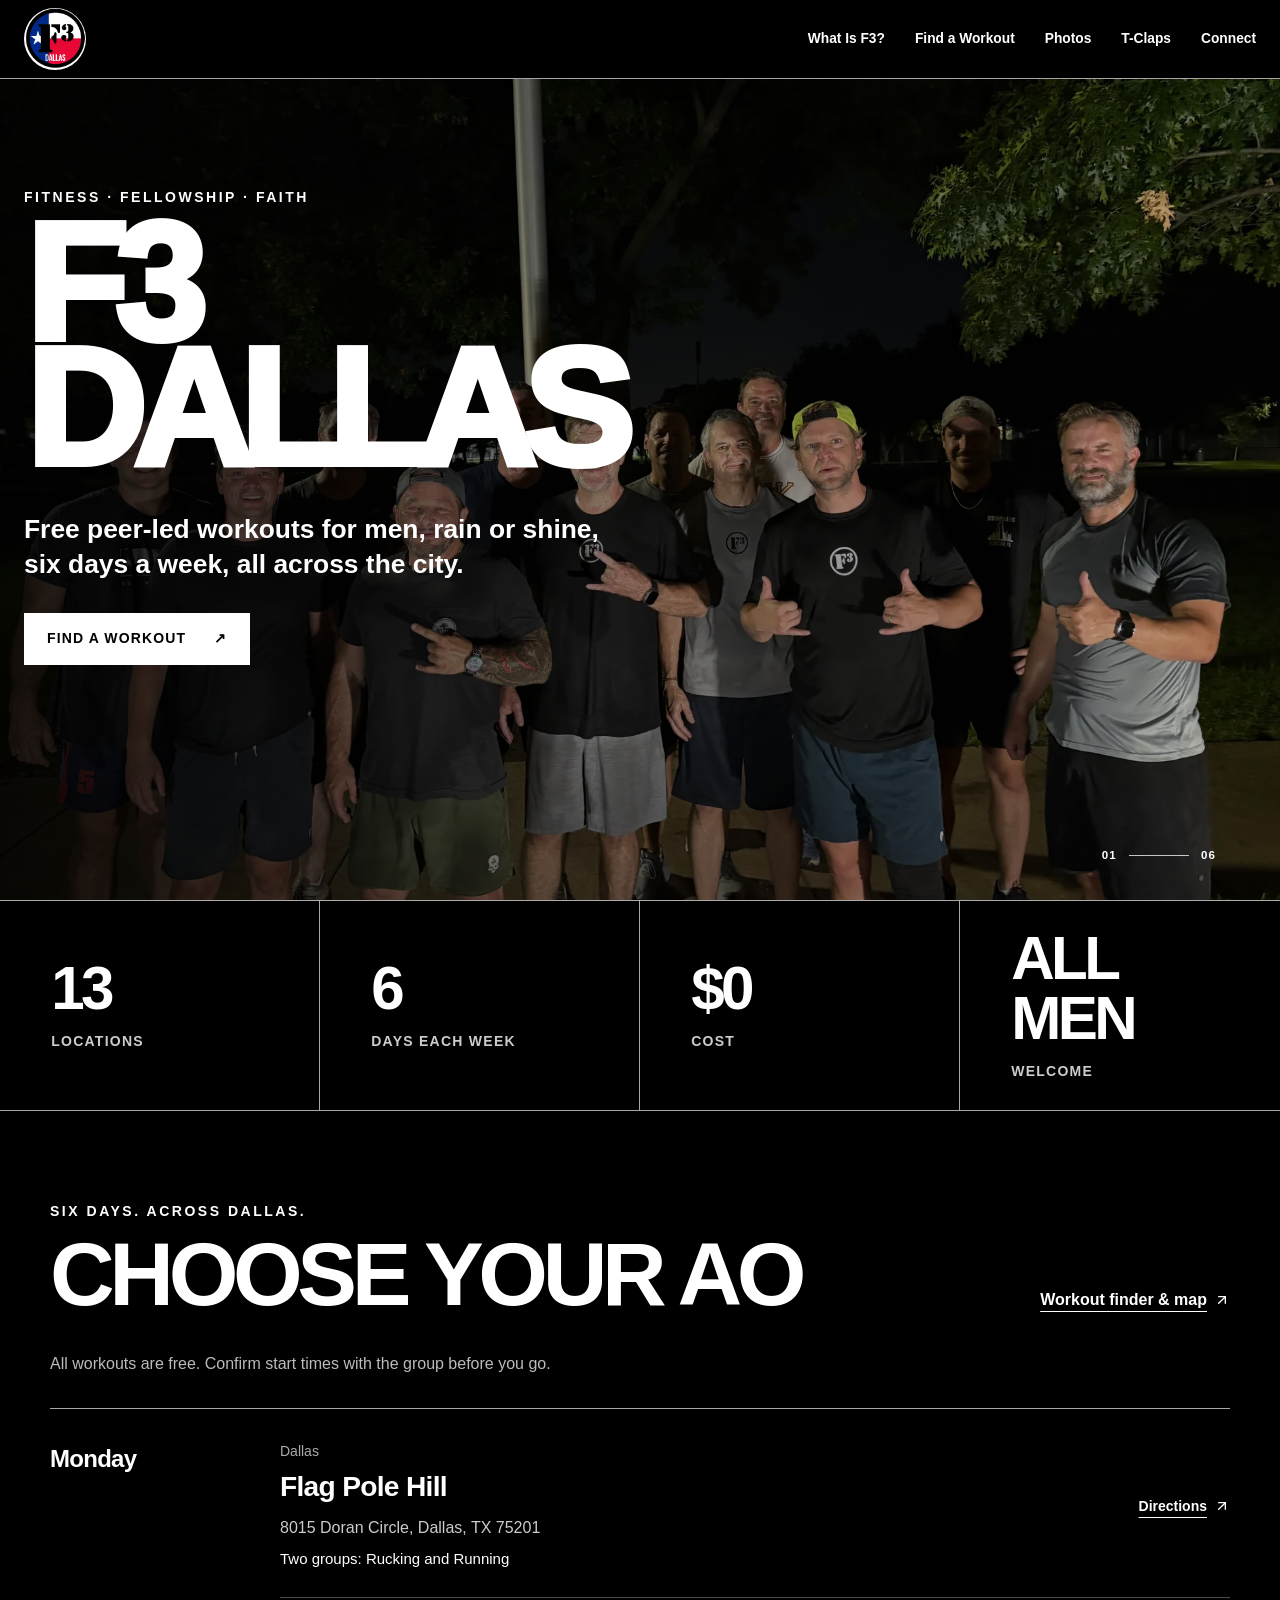
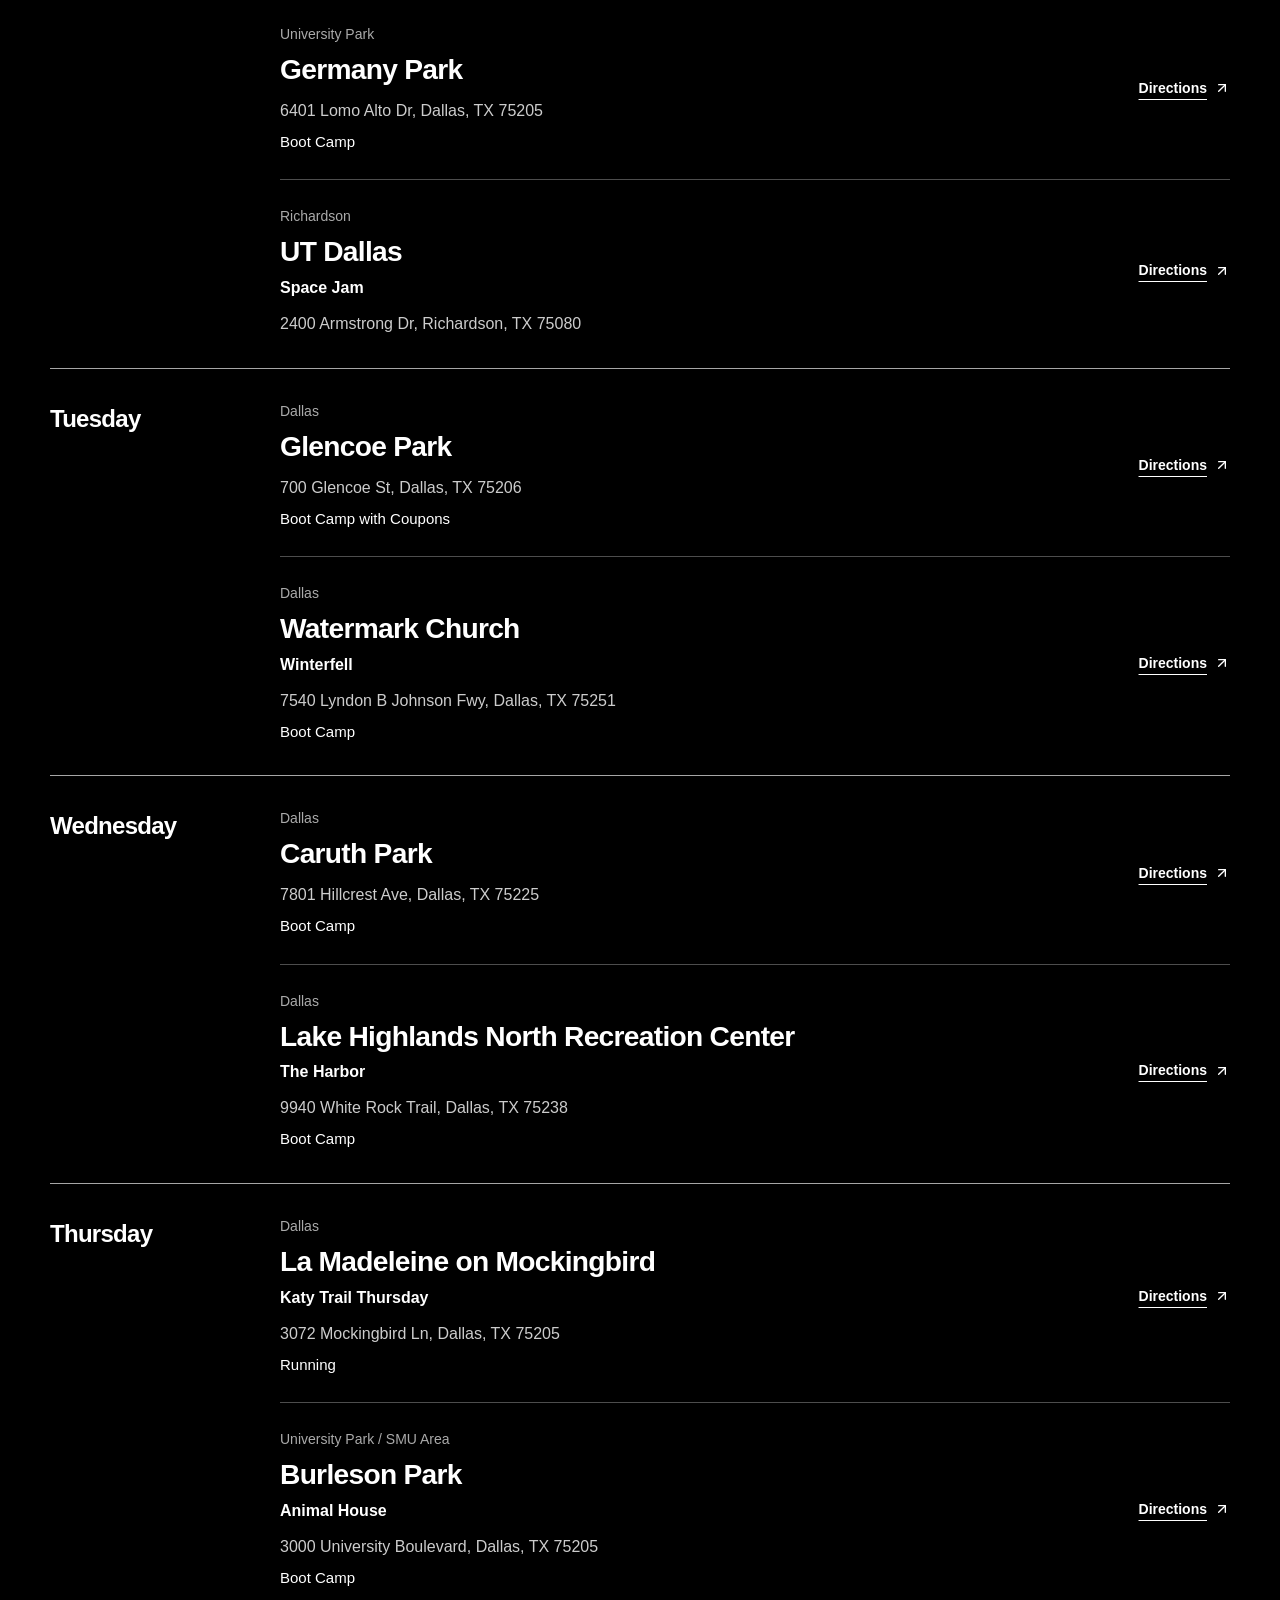
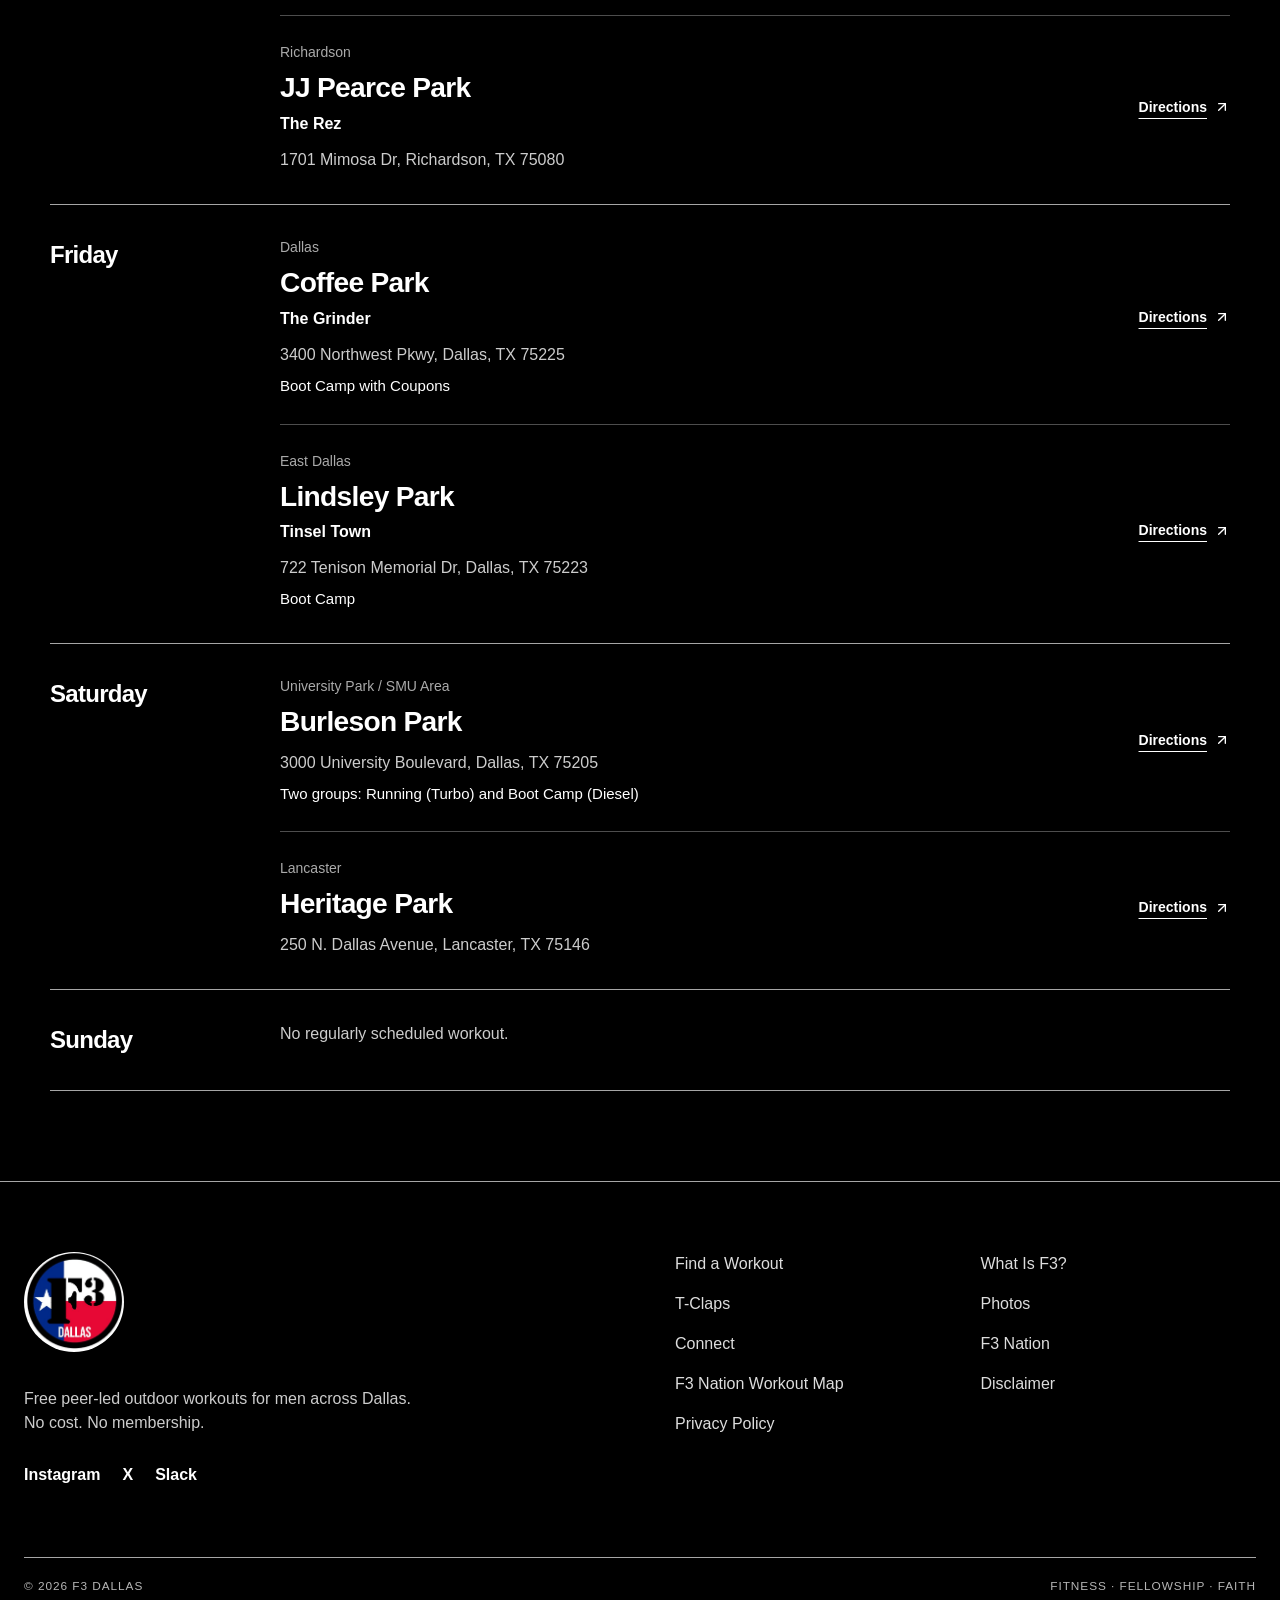
==== index.html @ 44658763 "Add F3 Dallas static site with Vercel config Co-Authored-By: Claude Opus 5.5 <noreply@anthropic.com>" ====
<!DOCTYPE html><html lang="en"><head><meta charSet="utf-8"/><meta name="viewport" content="width=device-width, initial-scale=1"/><link rel="stylesheet" href="/_next/static/css/index.D-6Gt2UC.css" data-rsc-css-href="/_next/static/css/index.D-6Gt2UC.css" data-precedence="vite-rsc/importer-resources"/><link rel="stylesheet" href="/_next/static/css/page.DnIgBDDz.css" data-rsc-css-href="/_next/static/css/page.DnIgBDDz.css" data-precedence="vite-rsc/importer-resources"/><link rel="modulepreload" fetchPriority="low" href="/_next/static/chunks/index-CGTagnF1.js"/><script src="/_next/static/chunks/rolldown-runtime-C60lm6uB.js" type="module" async=""></script><script src="/_next/static/chunks/framework-D_rUT4EX.js" type="module" async=""></script><script src="/_next/static/chunks/app-elements-H_Dr48wG.js" type="module" async=""></script><script src="/_next/static/chunks/hash-Cp347hhd.js" type="module" async=""></script><script src="/_next/static/chunks/record-uXSNv6cl.js" type="module" async=""></script><script src="/_next/static/chunks/app-rsc-cache-busting-oeLlNu27.js" type="module" async=""></script><script src="/_next/static/chunks/app-rsc-render-mode-CvTCGruk.js" type="module" async=""></script><script src="/_next/static/chunks/headers-C_MtfdF4.js" type="module" async=""></script><script src="/_next/static/chunks/protocol-headers-B9-bVeat.js" type="module" async=""></script><script src="/_next/static/chunks/deployment-id-DFhHa9wO.js" type="module" async=""></script><script src="/_next/static/chunks/navigation-errors-D5LMQqDL.js" type="module" async=""></script><link rel="modulepreload" href="/_next/static/chunks/layout-segment-context-B2NxZ6nn.js" crossorigin=""/><link rel="modulepreload" href="/_next/static/chunks/site-app-B9usOjM9.js" crossorigin=""/><link rel="modulepreload" href="/_next/static/chunks/app-route-prefetch-policy-wcri-9kR.js" crossorigin=""/><link rel="modulepreload" href="/_next/static/chunks/query-DWOJKAZx.js" crossorigin=""/><title>F3 Dallas | Free Peer-Led Workouts for Men</title><meta name="description" content="Find free, peer-led outdoor workouts for men across Dallas."/><link rel="shortcut icon" href="/images/f3-dallas-logo.png"/><link rel="icon" href="/images/f3-dallas-logo.png" type="image/png" sizes="406x406"/><link rel="apple-touch-icon" href="/images/f3-dallas-logo.png"/><script>Object.assign(((self[Symbol.for("vinext.navigationRuntime")]??={bootstrap:{routeManifest:null},functions:{}}).bootstrap.rsc??={rsc:[]}),{params:{},nav:{"pathname":"/","searchParams":[]}})</script><link rel="modulepreload" href="/_next/static/chunks/index-CGTagnF1.js" />
</head><body class="site-theme"><div class="home-theme"><header class="site-header"><div class="header-inner"><a href="/" class="logo" aria-label="F3 Dallas home"><img src="/images/f3-dallas-logo.png" alt="F3 Dallas" width="406" height="406" loading="eager" fetchPriority="high" decoding="async" class="logo-image" data-nimg="1"/></a><nav class="desktop-nav" aria-label="Primary navigation"><a href="/what-is-f3">What Is F3?</a><a href="/workouts">Find a Workout</a><a href="/photos">Photos</a><a href="/t-claps">T-Claps</a><a href="/connect">Connect</a></nav><button class="menu-button" aria-label="Open menu" aria-expanded="false"><svg xmlns="http://www.w3.org/2000/svg" width="24" height="24" viewBox="0 0 24 24" fill="none" stroke="currentColor" stroke-width="2" stroke-linecap="round" stroke-linejoin="round" class="lucide lucide-menu" aria-hidden="true"><path d="M4 5h16"></path><path d="M4 12h16"></path><path d="M4 19h16"></path></svg></button></div></header><main><section class="hero"><picture class="hero-image active" style="--photo-position:50% 66%;--photo-position-mobile:63% 50%"><source media="(max-width: 640px)" srcSet="/images/f3-dallas/nighttime-group-960.webp"/><img class="responsive-crop" src="/images/f3-dallas/nighttime-group-1920.webp" alt="F3 Dallas members together in a park at night" loading="eager" fetchPriority="high" decoding="async"/></picture><picture class="hero-image " style="--photo-position:50% 58%;--photo-position-mobile:56% 50%"><source media="(max-width: 640px)" srcSet="/images/f3-dallas/playground-morning-960.webp"/><img class="responsive-crop" src="/images/f3-dallas/playground-morning-1920.webp" alt="" loading="lazy" fetchPriority="auto" decoding="async"/></picture><picture class="hero-image " style="--photo-position:50% 65%;--photo-position-mobile:63% 50%"><source media="(max-width: 640px)" srcSet="/images/f3-dallas/athletic-field-960.webp"/><img class="responsive-crop" src="/images/f3-dallas/athletic-field-1920.webp" alt="" loading="lazy" fetchPriority="auto" decoding="async"/></picture><picture class="hero-image " style="--photo-position:50% 62%;--photo-position-mobile:48% 50%"><source media="(max-width: 640px)" srcSet="/images/f3-dallas/nighttime-gathering-960.webp"/><img class="responsive-crop" src="/images/f3-dallas/nighttime-gathering-1920.webp" alt="" loading="lazy" fetchPriority="auto" decoding="async"/></picture><picture class="hero-image " style="--photo-position:50% 44%;--photo-position-mobile:30% 50%"><source media="(max-width: 640px)" srcSet="/images/f3-dallas/playground-night-960.webp"/><img class="responsive-crop" src="/images/f3-dallas/playground-night-1920.webp" alt="" loading="lazy" fetchPriority="auto" decoding="async"/></picture><picture class="hero-image " style="--photo-position:50% 30%;--photo-position-mobile:50% 50%"><source media="(max-width: 640px)" srcSet="/images/f3-dallas/playground-team-960.webp"/><img class="responsive-crop" src="/images/f3-dallas/playground-team-1920.webp" alt="" loading="lazy" fetchPriority="auto" decoding="async"/></picture><div class="hero-scrim"></div><div class="hero-content"><p class="eyebrow light">Fitness · Fellowship · Faith</p><h1>F3<br/>DALLAS</h1><p>Free peer-led workouts for men, rain or shine, six days a week, all across the city.</p><a href="/workouts" class="button button-light">Find a workout <span>↗</span></a></div><div class="hero-counter"><span>01</span><i></i><span>06</span></div></section><section class="stats" aria-label="F3 Dallas at a glance"><div><strong>13</strong><span>Locations</span></div><div><strong>6</strong><span>Days Each Week</span></div><div><strong>$0</strong><span>Cost</span></div><div><strong>ALL MEN</strong><span>Welcome</span></div></section><section class="ao-section" aria-labelledby="weekly-heading"><div class="section-heading"><div><p class="eyebrow">Six days. Across Dallas.</p><h2 id="weekly-heading">CHOOSE YOUR AO</h2></div><a href="/workouts" class="text-link">Workout finder &amp; map <svg xmlns="http://www.w3.org/2000/svg" width="16" height="16" viewBox="0 0 24 24" fill="none" stroke="currentColor" stroke-width="2" stroke-linecap="round" stroke-linejoin="round" class="lucide lucide-arrow-up-right" aria-hidden="true"><path d="M7 7h10v10"></path><path d="M7 17 17 7"></path></svg></a></div><p class="schedule-note">All workouts are free. Confirm start times with the group before you go.</p><div class="weekly-schedule"><section class="weekly-day" aria-labelledby="day-monday"><h3 id="day-monday">Monday</h3><div class="weekly-locations"><article class="weekly-location"><div><p class="weekly-area">Dallas</p><h4>Flag Pole Hill</h4><p class="weekly-address">8015 Doran Circle, Dallas, TX 75201</p><p class="weekly-type">Two groups: Rucking and Running</p></div><a class="text-link" href="https://www.google.com/maps/dir/?api=1&amp;destination=Flag%20Pole%20Hill%2C%208015%20Doran%20Circle%2C%20Dallas%2C%20TX%2075201" target="_blank" rel="noreferrer" aria-label="Directions to Flag Pole Hill on Monday">Directions <svg xmlns="http://www.w3.org/2000/svg" width="16" height="16" viewBox="0 0 24 24" fill="none" stroke="currentColor" stroke-width="2" stroke-linecap="round" stroke-linejoin="round" class="lucide lucide-arrow-up-right" aria-hidden="true"><path d="M7 7h10v10"></path><path d="M7 17 17 7"></path></svg></a></article><article class="weekly-location"><div><p class="weekly-area">University Park</p><h4>Germany Park</h4><p class="weekly-address">6401 Lomo Alto Dr, Dallas, TX 75205</p><p class="weekly-type">Boot Camp</p></div><a class="text-link" href="https://www.google.com/maps/dir/?api=1&amp;destination=Germany%20Park%2C%206401%20Lomo%20Alto%20Dr%2C%20Dallas%2C%20TX%2075205" target="_blank" rel="noreferrer" aria-label="Directions to Germany Park on Monday">Directions <svg xmlns="http://www.w3.org/2000/svg" width="16" height="16" viewBox="0 0 24 24" fill="none" stroke="currentColor" stroke-width="2" stroke-linecap="round" stroke-linejoin="round" class="lucide lucide-arrow-up-right" aria-hidden="true"><path d="M7 7h10v10"></path><path d="M7 17 17 7"></path></svg></a></article><article class="weekly-location"><div><p class="weekly-area">Richardson</p><h4>UT Dallas</h4><p class="weekly-alias">Space Jam</p><p class="weekly-address">2400 Armstrong Dr, Richardson, TX 75080</p></div><a class="text-link" href="https://www.google.com/maps/dir/?api=1&amp;destination=UT%20Dallas%2C%202400%20Armstrong%20Dr%2C%20Richardson%2C%20TX%2075080" target="_blank" rel="noreferrer" aria-label="Directions to UT Dallas on Monday">Directions <svg xmlns="http://www.w3.org/2000/svg" width="16" height="16" viewBox="0 0 24 24" fill="none" stroke="currentColor" stroke-width="2" stroke-linecap="round" stroke-linejoin="round" class="lucide lucide-arrow-up-right" aria-hidden="true"><path d="M7 7h10v10"></path><path d="M7 17 17 7"></path></svg></a></article></div></section><section class="weekly-day" aria-labelledby="day-tuesday"><h3 id="day-tuesday">Tuesday</h3><div class="weekly-locations"><article class="weekly-location"><div><p class="weekly-area">Dallas</p><h4>Glencoe Park</h4><p class="weekly-address">700 Glencoe St, Dallas, TX 75206</p><p class="weekly-type">Boot Camp with Coupons</p></div><a class="text-link" href="https://www.google.com/maps/dir/?api=1&amp;destination=Glencoe%20Park%2C%20700%20Glencoe%20St%2C%20Dallas%2C%20TX%2075206" target="_blank" rel="noreferrer" aria-label="Directions to Glencoe Park on Tuesday">Directions <svg xmlns="http://www.w3.org/2000/svg" width="16" height="16" viewBox="0 0 24 24" fill="none" stroke="currentColor" stroke-width="2" stroke-linecap="round" stroke-linejoin="round" class="lucide lucide-arrow-up-right" aria-hidden="true"><path d="M7 7h10v10"></path><path d="M7 17 17 7"></path></svg></a></article><article class="weekly-location"><div><p class="weekly-area">Dallas</p><h4>Watermark Church</h4><p class="weekly-alias">Winterfell</p><p class="weekly-address">7540 Lyndon B Johnson Fwy, Dallas, TX 75251</p><p class="weekly-type">Boot Camp</p></div><a class="text-link" href="https://www.google.com/maps/dir/?api=1&amp;destination=Watermark%20Church%2C%207540%20Lyndon%20B%20Johnson%20Fwy%2C%20Dallas%2C%20TX%2075251" target="_blank" rel="noreferrer" aria-label="Directions to Watermark Church on Tuesday">Directions <svg xmlns="http://www.w3.org/2000/svg" width="16" height="16" viewBox="0 0 24 24" fill="none" stroke="currentColor" stroke-width="2" stroke-linecap="round" stroke-linejoin="round" class="lucide lucide-arrow-up-right" aria-hidden="true"><path d="M7 7h10v10"></path><path d="M7 17 17 7"></path></svg></a></article></div></section><section class="weekly-day" aria-labelledby="day-wednesday"><h3 id="day-wednesday">Wednesday</h3><div class="weekly-locations"><article class="weekly-location"><div><p class="weekly-area">Dallas</p><h4>Caruth Park</h4><p class="weekly-address">7801 Hillcrest Ave, Dallas, TX 75225</p><p class="weekly-type">Boot Camp</p></div><a class="text-link" href="https://www.google.com/maps/dir/?api=1&amp;destination=Caruth%20Park%2C%207801%20Hillcrest%20Ave%2C%20Dallas%2C%20TX%2075225" target="_blank" rel="noreferrer" aria-label="Directions to Caruth Park on Wednesday">Directions <svg xmlns="http://www.w3.org/2000/svg" width="16" height="16" viewBox="0 0 24 24" fill="none" stroke="currentColor" stroke-width="2" stroke-linecap="round" stroke-linejoin="round" class="lucide lucide-arrow-up-right" aria-hidden="true"><path d="M7 7h10v10"></path><path d="M7 17 17 7"></path></svg></a></article><article class="weekly-location"><div><p class="weekly-area">Dallas</p><h4>Lake Highlands North Recreation Center</h4><p class="weekly-alias">The Harbor</p><p class="weekly-address">9940 White Rock Trail, Dallas, TX 75238</p><p class="weekly-type">Boot Camp</p></div><a class="text-link" href="https://www.google.com/maps/dir/?api=1&amp;destination=Lake%20Highlands%20North%20Recreation%20Center%2C%209940%20White%20Rock%20Trail%2C%20Dallas%2C%20TX%2075238" target="_blank" rel="noreferrer" aria-label="Directions to Lake Highlands North Recreation Center on Wednesday">Directions <svg xmlns="http://www.w3.org/2000/svg" width="16" height="16" viewBox="0 0 24 24" fill="none" stroke="currentColor" stroke-width="2" stroke-linecap="round" stroke-linejoin="round" class="lucide lucide-arrow-up-right" aria-hidden="true"><path d="M7 7h10v10"></path><path d="M7 17 17 7"></path></svg></a></article></div></section><section class="weekly-day" aria-labelledby="day-thursday"><h3 id="day-thursday">Thursday</h3><div class="weekly-locations"><article class="weekly-location"><div><p class="weekly-area">Dallas</p><h4>La Madeleine on Mockingbird</h4><p class="weekly-alias">Katy Trail Thursday</p><p class="weekly-address">3072 Mockingbird Ln, Dallas, TX 75205</p><p class="weekly-type">Running</p></div><a class="text-link" href="https://www.google.com/maps/dir/?api=1&amp;destination=La%20Madeleine%20on%20Mockingbird%2C%203072%20Mockingbird%20Ln%2C%20Dallas%2C%20TX%2075205" target="_blank" rel="noreferrer" aria-label="Directions to La Madeleine on Mockingbird on Thursday">Directions <svg xmlns="http://www.w3.org/2000/svg" width="16" height="16" viewBox="0 0 24 24" fill="none" stroke="currentColor" stroke-width="2" stroke-linecap="round" stroke-linejoin="round" class="lucide lucide-arrow-up-right" aria-hidden="true"><path d="M7 7h10v10"></path><path d="M7 17 17 7"></path></svg></a></article><article class="weekly-location"><div><p class="weekly-area">University Park / SMU Area</p><h4>Burleson Park</h4><p class="weekly-alias">Animal House</p><p class="weekly-address">3000 University Boulevard, Dallas, TX 75205</p><p class="weekly-type">Boot Camp</p></div><a class="text-link" href="https://www.google.com/maps/dir/?api=1&amp;destination=Burleson%20Park%2C%203000%20University%20Boulevard%2C%20Dallas%2C%20TX%2075205" target="_blank" rel="noreferrer" aria-label="Directions to Burleson Park on Thursday">Directions <svg xmlns="http://www.w3.org/2000/svg" width="16" height="16" viewBox="0 0 24 24" fill="none" stroke="currentColor" stroke-width="2" stroke-linecap="round" stroke-linejoin="round" class="lucide lucide-arrow-up-right" aria-hidden="true"><path d="M7 7h10v10"></path><path d="M7 17 17 7"></path></svg></a></article><article class="weekly-location"><div><p class="weekly-area">Richardson</p><h4>JJ Pearce Park</h4><p class="weekly-alias">The Rez</p><p class="weekly-address">1701 Mimosa Dr, Richardson, TX 75080</p></div><a class="text-link" href="https://www.google.com/maps/dir/?api=1&amp;destination=JJ%20Pearce%20Park%2C%201701%20Mimosa%20Dr%2C%20Richardson%2C%20TX%2075080" target="_blank" rel="noreferrer" aria-label="Directions to JJ Pearce Park on Thursday">Directions <svg xmlns="http://www.w3.org/2000/svg" width="16" height="16" viewBox="0 0 24 24" fill="none" stroke="currentColor" stroke-width="2" stroke-linecap="round" stroke-linejoin="round" class="lucide lucide-arrow-up-right" aria-hidden="true"><path d="M7 7h10v10"></path><path d="M7 17 17 7"></path></svg></a></article></div></section><section class="weekly-day" aria-labelledby="day-friday"><h3 id="day-friday">Friday</h3><div class="weekly-locations"><article class="weekly-location"><div><p class="weekly-area">Dallas</p><h4>Coffee Park</h4><p class="weekly-alias">The Grinder</p><p class="weekly-address">3400 Northwest Pkwy, Dallas, TX 75225</p><p class="weekly-type">Boot Camp with Coupons</p></div><a class="text-link" href="https://www.google.com/maps/dir/?api=1&amp;destination=Coffee%20Park%2C%203400%20Northwest%20Pkwy%2C%20Dallas%2C%20TX%2075225" target="_blank" rel="noreferrer" aria-label="Directions to Coffee Park on Friday">Directions <svg xmlns="http://www.w3.org/2000/svg" width="16" height="16" viewBox="0 0 24 24" fill="none" stroke="currentColor" stroke-width="2" stroke-linecap="round" stroke-linejoin="round" class="lucide lucide-arrow-up-right" aria-hidden="true"><path d="M7 7h10v10"></path><path d="M7 17 17 7"></path></svg></a></article><article class="weekly-location"><div><p class="weekly-area">East Dallas</p><h4>Lindsley Park</h4><p class="weekly-alias">Tinsel Town</p><p class="weekly-address">722 Tenison Memorial Dr, Dallas, TX 75223</p><p class="weekly-type">Boot Camp</p></div><a class="text-link" href="https://www.google.com/maps/dir/?api=1&amp;destination=Lindsley%20Park%2C%20722%20Tenison%20Memorial%20Dr%2C%20Dallas%2C%20TX%2075223" target="_blank" rel="noreferrer" aria-label="Directions to Lindsley Park on Friday">Directions <svg xmlns="http://www.w3.org/2000/svg" width="16" height="16" viewBox="0 0 24 24" fill="none" stroke="currentColor" stroke-width="2" stroke-linecap="round" stroke-linejoin="round" class="lucide lucide-arrow-up-right" aria-hidden="true"><path d="M7 7h10v10"></path><path d="M7 17 17 7"></path></svg></a></article></div></section><section class="weekly-day" aria-labelledby="day-saturday"><h3 id="day-saturday">Saturday</h3><div class="weekly-locations"><article class="weekly-location"><div><p class="weekly-area">University Park / SMU Area</p><h4>Burleson Park</h4><p class="weekly-address">3000 University Boulevard, Dallas, TX 75205</p><p class="weekly-type">Two groups: Running (Turbo) and Boot Camp (Diesel)</p></div><a class="text-link" href="https://www.google.com/maps/dir/?api=1&amp;destination=Burleson%20Park%2C%203000%20University%20Boulevard%2C%20Dallas%2C%20TX%2075205" target="_blank" rel="noreferrer" aria-label="Directions to Burleson Park on Saturday">Directions <svg xmlns="http://www.w3.org/2000/svg" width="16" height="16" viewBox="0 0 24 24" fill="none" stroke="currentColor" stroke-width="2" stroke-linecap="round" stroke-linejoin="round" class="lucide lucide-arrow-up-right" aria-hidden="true"><path d="M7 7h10v10"></path><path d="M7 17 17 7"></path></svg></a></article><article class="weekly-location"><div><p class="weekly-area">Lancaster</p><h4>Heritage Park</h4><p class="weekly-address">250 N. Dallas Avenue, Lancaster, TX 75146</p></div><a class="text-link" href="https://www.google.com/maps/dir/?api=1&amp;destination=Heritage%20Park%2C%20250%20N.%20Dallas%20Avenue%2C%20Lancaster%2C%20TX%2075146" target="_blank" rel="noreferrer" aria-label="Directions to Heritage Park on Saturday">Directions <svg xmlns="http://www.w3.org/2000/svg" width="16" height="16" viewBox="0 0 24 24" fill="none" stroke="currentColor" stroke-width="2" stroke-linecap="round" stroke-linejoin="round" class="lucide lucide-arrow-up-right" aria-hidden="true"><path d="M7 7h10v10"></path><path d="M7 17 17 7"></path></svg></a></article></div></section><section class="weekly-day" aria-labelledby="day-sunday"><h3 id="day-sunday">Sunday</h3><div class="weekly-locations"><p class="sunday-note">No regularly scheduled workout.</p></div></section></div></section></main><footer class="site-footer"><div class="footer-inner"><div><a href="/" class="logo" aria-label="F3 Dallas home"><img src="/images/f3-dallas-logo.png" alt="F3 Dallas" width="406" height="406" loading="eager" fetchPriority="high" decoding="async" class="logo-image" data-nimg="1"/></a><p>Free peer-led outdoor workouts for men across Dallas.<br/>No cost. No membership.</p><div class="social-row"><a href="https://www.instagram.com/f3_dallas/">Instagram</a><a href="https://x.com/f3_dallas">X</a><a href="#placeholder-links">Slack</a></div></div><div class="footer-links"><a href="/workouts">Find a Workout</a><a href="/what-is-f3">What Is F3?</a><a href="/t-claps">T-Claps</a><a href="/photos">Photos</a><a href="/connect">Connect</a><a href="https://f3nation.com/">F3 Nation</a><a href="https://map.f3nation.com/">F3 Nation Workout Map</a><a href="/disclaimer">Disclaimer</a><a href="/privacy">Privacy Policy</a></div></div><div class="footer-bottom">© 2026 F3 Dallas <span>Fitness · Fellowship · Faith</span></div></footer></div><script type="module" src="/_next/static/chunks/index-CGTagnF1.js" id="_R_" async=""></script><script>((self[Symbol.for("vinext.navigationRuntime")]??={bootstrap:{routeManifest:null},functions:{}}).bootstrap.rsc??={rsc:[]}).rsc.push("0:{\"page:/\":\"$L1\",\"layout:/\":\"$L2\",\"route:/\":\"$L3\",\"__route\":\"route:/\",\"__interceptionContext\":null,\"__layoutIds\":[\"layout:/\"],\"__rootLayout\":\"/\",\"__bfcacheSegmentIdentities\":{\"layout:/\":\"[\\\"layout\\\",\\\"layout:/\\\",\\\"root-boundary:/\\\",\\\"\\\"]\",\"page:/\":\"[\\\"page\\\",\\\"page:/\\\",\\\"root-boundary:/\\\",\\\"\\\"]\"},\"__srcPage\":[\"page\"],\"__layoutFlags\":{\"layout:/\":\"s\"},\"__artifactCompatibility\":{\"schemaVersion\":1,\"graphVersion\":\"app-route-graph:1177fd80f83fa7b0\",\"deploymentVersion\":\"68cb9639-1a3b-450a-9ae1-dc5f919d6eff\",\"appElementsSchemaVersion\":1,\"rscPayloadSchemaVersion\":1,\"rootBoundaryId\":\"/\",\"renderEpoch\":null}}\n")</script><script>((self[Symbol.for("vinext.navigationRuntime")]??={bootstrap:{routeManifest:null},functions:{}}).bootstrap.rsc??={rsc:[]}).rsc.push("4:I[\"f790b0983f40\",[],\"Children\",1]\n")</script><script>((self[Symbol.for("vinext.navigationRuntime")]??={bootstrap:{routeManifest:null},functions:{}}).bootstrap.rsc??={rsc:[]}).rsc.push("5:I[\"5d1ef0a486ab\",[],\"GlobalErrorBoundary\",1]\n")</script><script>((self[Symbol.for("vinext.navigationRuntime")]??={bootstrap:{routeManifest:null},functions:{}}).bootstrap.rsc??={rsc:[]}).rsc.push("6:I[\"adf78af8c3b5\",[],\"default\",1]\n")</script><script>((self[Symbol.for("vinext.navigationRuntime")]??={bootstrap:{routeManifest:null},functions:{}}).bootstrap.rsc??={rsc:[]}).rsc.push("7:I[\"5d1ef0a486ab\",[],\"ErrorBoundary\",1]\n")</script><script>((self[Symbol.for("vinext.navigationRuntime")]??={bootstrap:{routeManifest:null},functions:{}}).bootstrap.rsc??={rsc:[]}).rsc.push("8:I[\"eb9b1166fd62\",[],\"LayoutSegmentProvider\",1]\n")</script><script>((self[Symbol.for("vinext.navigationRuntime")]??={bootstrap:{routeManifest:null},functions:{}}).bootstrap.rsc??={rsc:[]}).rsc.push("9:I[\"f790b0983f40\",[],\"Slot\",1]\n")</script><script>((self[Symbol.for("vinext.navigationRuntime")]??={bootstrap:{routeManifest:null},functions:{}}).bootstrap.rsc??={rsc:[]}).rsc.push("a:I[\"5d1ef0a486ab\",[],\"NotFoundBoundary\",1]\n")</script><script>((self[Symbol.for("vinext.navigationRuntime")]??={bootstrap:{routeManifest:null},functions:{}}).bootstrap.rsc??={rsc:[]}).rsc.push("b:I[\"8f99ca13400c\",[],\"AppRouterScrollTarget\",1]\n")</script><script>((self[Symbol.for("vinext.navigationRuntime")]??={bootstrap:{routeManifest:null},functions:{}}).bootstrap.rsc??={rsc:[]}).rsc.push("c:I[\"5d1ef0a486ab\",[],\"RedirectBoundary\",1]\n")</script><script>((self[Symbol.for("vinext.navigationRuntime")]??={bootstrap:{routeManifest:null},functions:{}}).bootstrap.rsc??={rsc:[]}).rsc.push(":HL[\"/_next/static/css/index.D-6Gt2UC.css\",\"style\"     ]\n")</script><script>((self[Symbol.for("vinext.navigationRuntime")]??={bootstrap:{routeManifest:null},functions:{}}).bootstrap.rsc??={rsc:[]}).rsc.push("2:[[[\"$\",\"link\",\"css:/_next/static/css/index.D-6Gt2UC.css\",{\"rel\":\"stylesheet\",\"precedence\":\"vite-rsc/importer-resources\",\"href\":\"/_next/static/css/index.D-6Gt2UC.css\",\"data-rsc-css-href\":\"/_next/static/css/index.D-6Gt2UC.css\"}],\"$undefined\"],[\"$\",\"html\",null,{\"lang\":\"en\",\"children\":[\"$\",\"body\",null,{\"className\":\"site-theme\",\"children\":[\"$\",\"$L4\",null,{}]}]}]]\n")</script><script>((self[Symbol.for("vinext.navigationRuntime")]??={bootstrap:{routeManifest:null},functions:{}}).bootstrap.rsc??={rsc:[]}).rsc.push("3:[[[\"$\",\"meta\",null,{\"charSet\":\"utf-8\"}],[[\"$\",\"title\",\"0\",{\"children\":\"F3 Dallas | Free Peer-Led Workouts for Men\"}],[\"$\",\"meta\",\"1\",{\"name\":\"description\",\"content\":\"Find free, peer-led outdoor workouts for men across Dallas.\"}],[\"$\",\"link\",\"2\",{\"data-vinext-streamed-icon\":\"$undefined\",\"rel\":\"shortcut icon\",\"href\":\"/images/f3-dallas-logo.png\",\"type\":\"$undefined\",\"sizes\":\"$undefined\",\"color\":\"$undefined\",\"media\":\"$undefined\",\"fetchPriority\":\"$undefined\"}],[\"$\",\"link\",\"3\",{\"data-vinext-streamed-icon\":\"$undefined\",\"rel\":\"icon\",\"href\":\"/images/f3-dallas-logo.png\",\"type\":\"image/png\",\"sizes\":\"406x406\",\"color\":\"$undefined\",\"media\":\"$undefined\",\"fetchPriority\":\"$undefined\"}],[\"$\",\"link\",\"4\",{\"data-vinext-streamed-icon\":\"$undefined\",\"rel\":\"apple-touch-icon\",\"href\":\"/images/f3-dallas-logo.png\",\"type\":\"$undefined\",\"sizes\":\"$undefined\",\"color\":\"$undefined\",\"media\":\"$undefined\",\"fetchPriority\":\"$undefined\"}]],[[\"$\",\"meta\",\"0\",{\"name\":\"viewport\",\"content\":\"width=device-width, initial-scale=1\"}]]],[\"$\",\"$L5\",null,{\"fallback\":\"$6\",\"children\":[\"$\",\"$L7\",null,{\"fallback\":\"$6\",\"children\":[\"$\",\"$L8\",null,{\"providerId\":\"layout:/\",\"segmentMap\":{\"children\":[]},\"children\":[\"$\",\"$L9\",null,{\"id\":\"layout:/\",\"parallelSlots\":\"$undefined\",\"children\":[\"$\",\"$La\",null,{\"resetKey\":\"\",\"fallback\":[[\"$\",\"title\",null,{\"children\":\"404: This page could not be found.\"}],[\"$\",\"div\",null,{\"style\":{\"fontFamily\":\"system-ui,\\\"Segoe UI\\\",Roboto,Helvetica,Arial,sans-serif,\\\"Apple Color Emoji\\\",\\\"Segoe UI Emoji\\\"\",\"height\":\"100vh\",\"textAlign\":\"center\",\"display\":\"flex\",\"flexDirection\":\"column\",\"alignItems\":\"center\",\"justifyContent\":\"center\"},\"children\":[\"$\",\"div\",null,{\"children\":[[\"$\",\"style\",null,{\"dangerouslySetInnerHTML\":{\"__html\":\"body{color:#000;background:#fff;margin:0}.next-error-h1{border-right:1px solid rgba(0,0,0,.3)}@media (prefers-color-scheme:dark){body{color:#fff;background:#000}.next-error-h1{border-right:1px solid rgba(255,255,255,.3)}}\"}}],[\"$\",\"h1\",null,{\"className\":\"next-error-h1\",\"style\":{\"display\":\"inline-block\",\"margin\":\"0 20px 0 0\",\"padding\":\"0 23px 0 0\",\"fontSize\":24,\"fontWeight\":500,\"verticalAlign\":\"top\",\"lineHeight\":\"49px\"},\"children\":404}],[\"$\",\"div\",null,{\"style\":{\"display\":\"inline-block\"},\"children\":[\"$\",\"h2\",null,{\"style\":{\"fontSize\":14,\"fontWeight\":400,\"lineHeight\":\"49px\",\"margin\":0},\"children\":\"This page could not be found.\"}]}]]}]}]],\"children\":[\"$\",\"$Lb\",null,{\"children\":[\"$\",\"$Lc\",null,{\"children\":[[\"$\",\"$L8\",null,{\"providerId\":\"page:/\",\"segmentMap\":{\"children\":[\"__PAGE__\"]},\"children\":[\"$\",\"$L9\",null,{\"id\":\"page:/\"}]}],null]}]}]}]}]}]}]}],null,null]\n")</script><script>((self[Symbol.for("vinext.navigationRuntime")]??={bootstrap:{routeManifest:null},functions:{}}).bootstrap.rsc??={rsc:[]}).rsc.push("d:I[\"9b8de1dd2cee\",[],\"default\",1]\n")</script><script>((self[Symbol.for("vinext.navigationRuntime")]??={bootstrap:{routeManifest:null},functions:{}}).bootstrap.rsc??={rsc:[]}).rsc.push(":HL[\"/_next/static/css/page.DnIgBDDz.css\",\"style\"     ]\n")</script><script>((self[Symbol.for("vinext.navigationRuntime")]??={bootstrap:{routeManifest:null},functions:{}}).bootstrap.rsc??={rsc:[]}).rsc.push("1:[[[\"$\",\"link\",\"css:/_next/static/css/page.DnIgBDDz.css\",{\"rel\":\"stylesheet\",\"precedence\":\"vite-rsc/importer-resources\",\"href\":\"/_next/static/css/page.DnIgBDDz.css\",\"data-rsc-css-href\":\"/_next/static/css/page.DnIgBDDz.css\"}],\"$undefined\"],[\"$\",\"$Ld\",null,{\"page\":\"home\"}]]\n")</script><script>Object.assign(((self[Symbol.for("vinext.navigationRuntime")]??={bootstrap:{routeManifest:null},functions:{}}).bootstrap.rsc??={rsc:[]}),{"initialCacheKind":"static"});((self[Symbol.for("vinext.navigationRuntime")]??={bootstrap:{routeManifest:null},functions:{}}).bootstrap.rsc??={rsc:[]}).done=true</script></body></html>
---- _next/static/css/page.DnIgBDDz.css ----
.home-theme{--red:#fff;--line:#ffffffa6;color:#fff;background:#000}.home-theme .site-header,.home-theme .mobile-nav,.home-theme .site-footer{color:#fff;background:#000}.home-theme .site-header{border-bottom:1px solid var(--line);-webkit-backdrop-filter:none;backdrop-filter:none}.home-theme .mobile-nav,.home-theme .mobile-nav a{border-color:var(--line)}.home-theme .site-footer{border-top:1px solid var(--line)}.home-theme .footer-bottom{border-color:var(--line);color:#b5b5b5}.home-theme .footer-inner>div:first-child>p{color:#ccc}.home-theme .hero{border-bottom:1px solid var(--line)}.home-theme .hero-image.active{opacity:1}.home-theme .stats{border-color:var(--line);background:#000}.home-theme .stats div{border-color:var(--line)}.home-theme .stats span{color:#ccc;font-size:.875rem}.home-theme .ao-section{padding-block:90px}.home-theme .section-heading h2{font-weight:900}.home-theme .eyebrow{color:#fff;font-size:.875rem}.home-theme .text-link{text-decoration-color:#fff}.home-theme .schedule-note{color:#bbb;margin:0 0 32px;font-size:1rem}.weekly-day{border-top:1px solid var(--line);grid-template-columns:190px minmax(0,1fr);gap:40px;padding-block:32px;display:grid}.weekly-day:last-child{border-bottom:1px solid var(--line)}.weekly-day>h3{letter-spacing:-.03em;margin:0;font-size:1.5rem;font-weight:800}.weekly-location{border-top:1px solid #ffffff4d;justify-content:space-between;align-items:center;gap:24px;padding-block:26px;display:flex}.weekly-location:first-child{border-top:0;padding-top:0}.weekly-location:last-child{padding-bottom:0}.weekly-location h4{letter-spacing:-.025em;margin:0;font-size:clamp(1.35rem,2.2vw,1.8rem);font-weight:750;line-height:1.2}.weekly-area{color:#aaa;margin:0 0 8px;font-size:.875rem}.weekly-alias{color:#fff;margin:7px 0 0;font-weight:700}.weekly-address{color:#ccc;margin:12px 0 0}.weekly-type{color:#fff;margin:8px 0 0;font-size:.9375rem}.weekly-location>.text-link{flex-shrink:0;min-height:44px;font-size:.875rem}.sunday-note{color:#ccc;margin:0}@media (max-width:900px){.weekly-day{grid-template-columns:150px minmax(0,1fr);gap:24px}.weekly-location{flex-direction:column;align-items:flex-start;gap:12px}}@media (max-width:640px){.home-theme .ao-section{padding-block:65px}.home-theme .section-heading h2{font-size:clamp(2.5rem,10vw,3.2rem);line-height:.95}.weekly-day{grid-template-columns:1fr;gap:28px;padding-block:28px}.weekly-day>h3{font-size:1.65rem}.weekly-location{padding-block:24px}.home-theme .stats span{font-size:.8125rem}.home-theme .hero-content{padding-top:72px}}
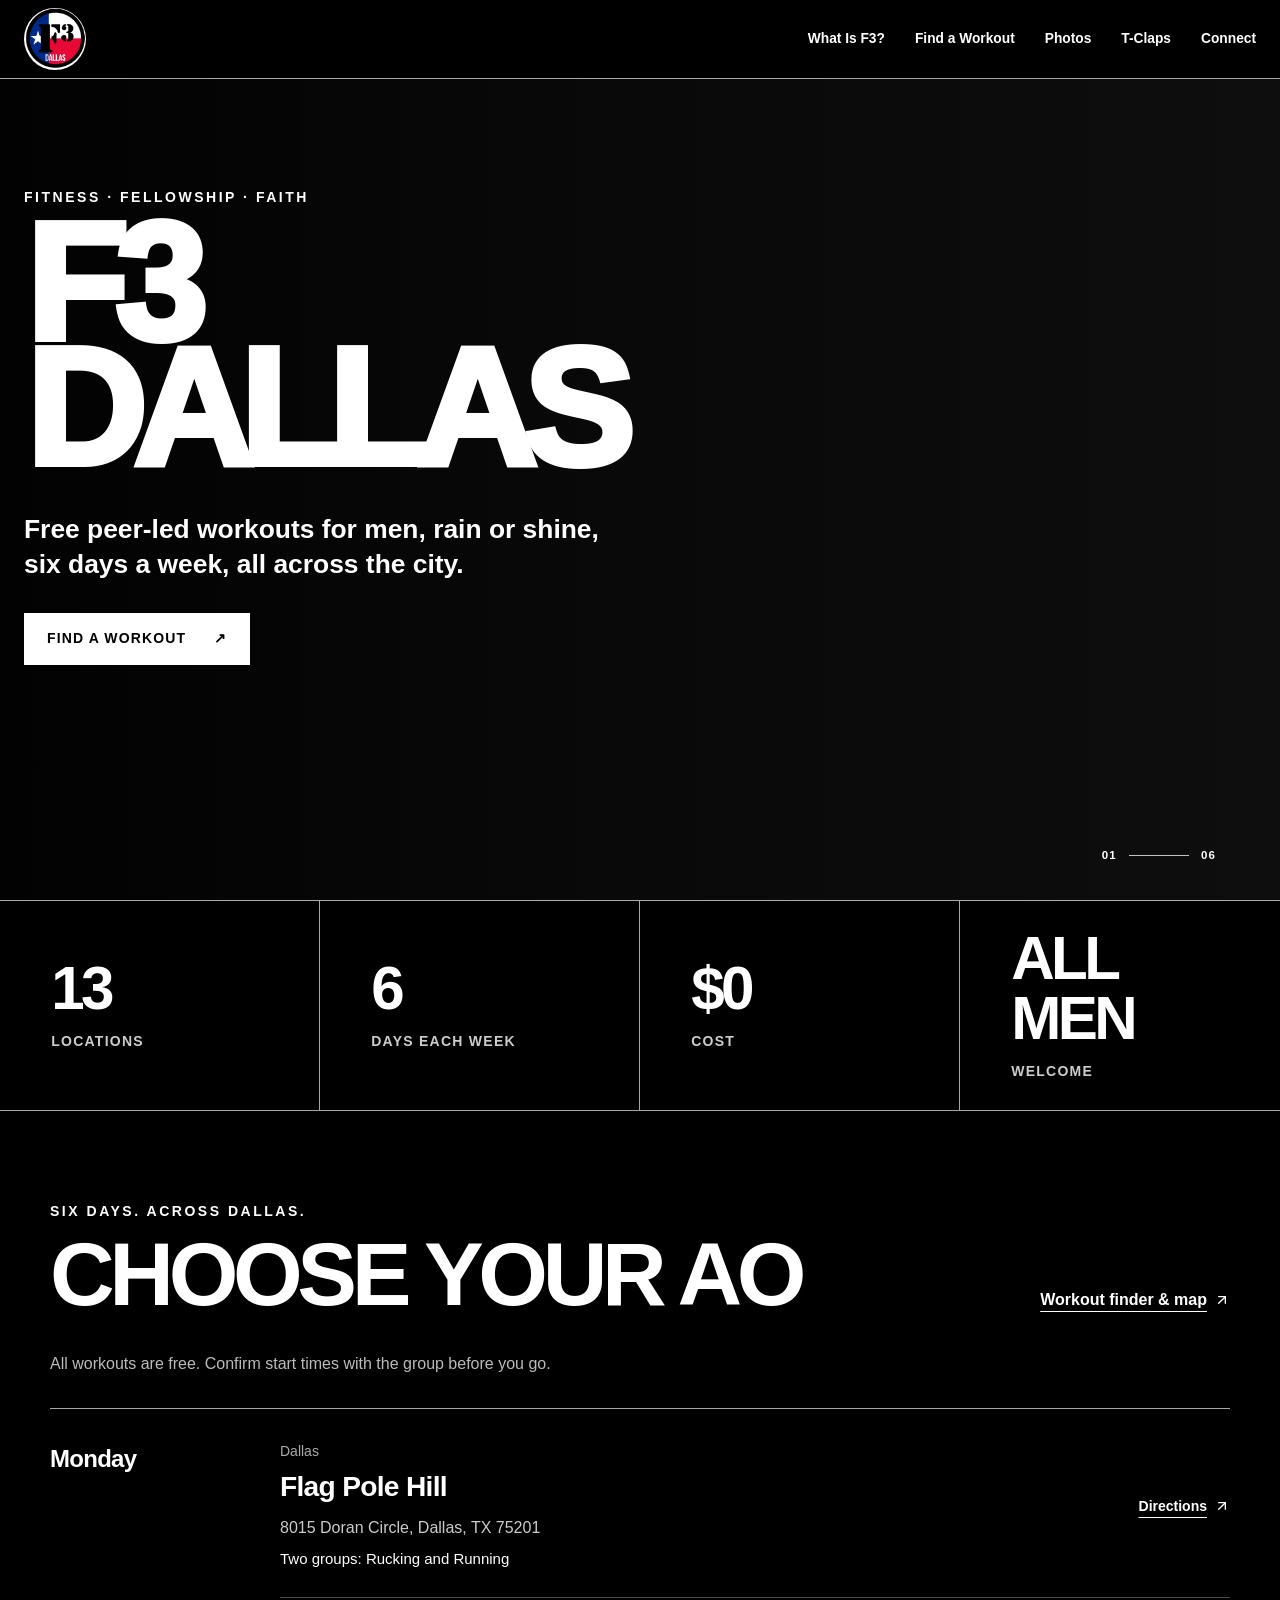
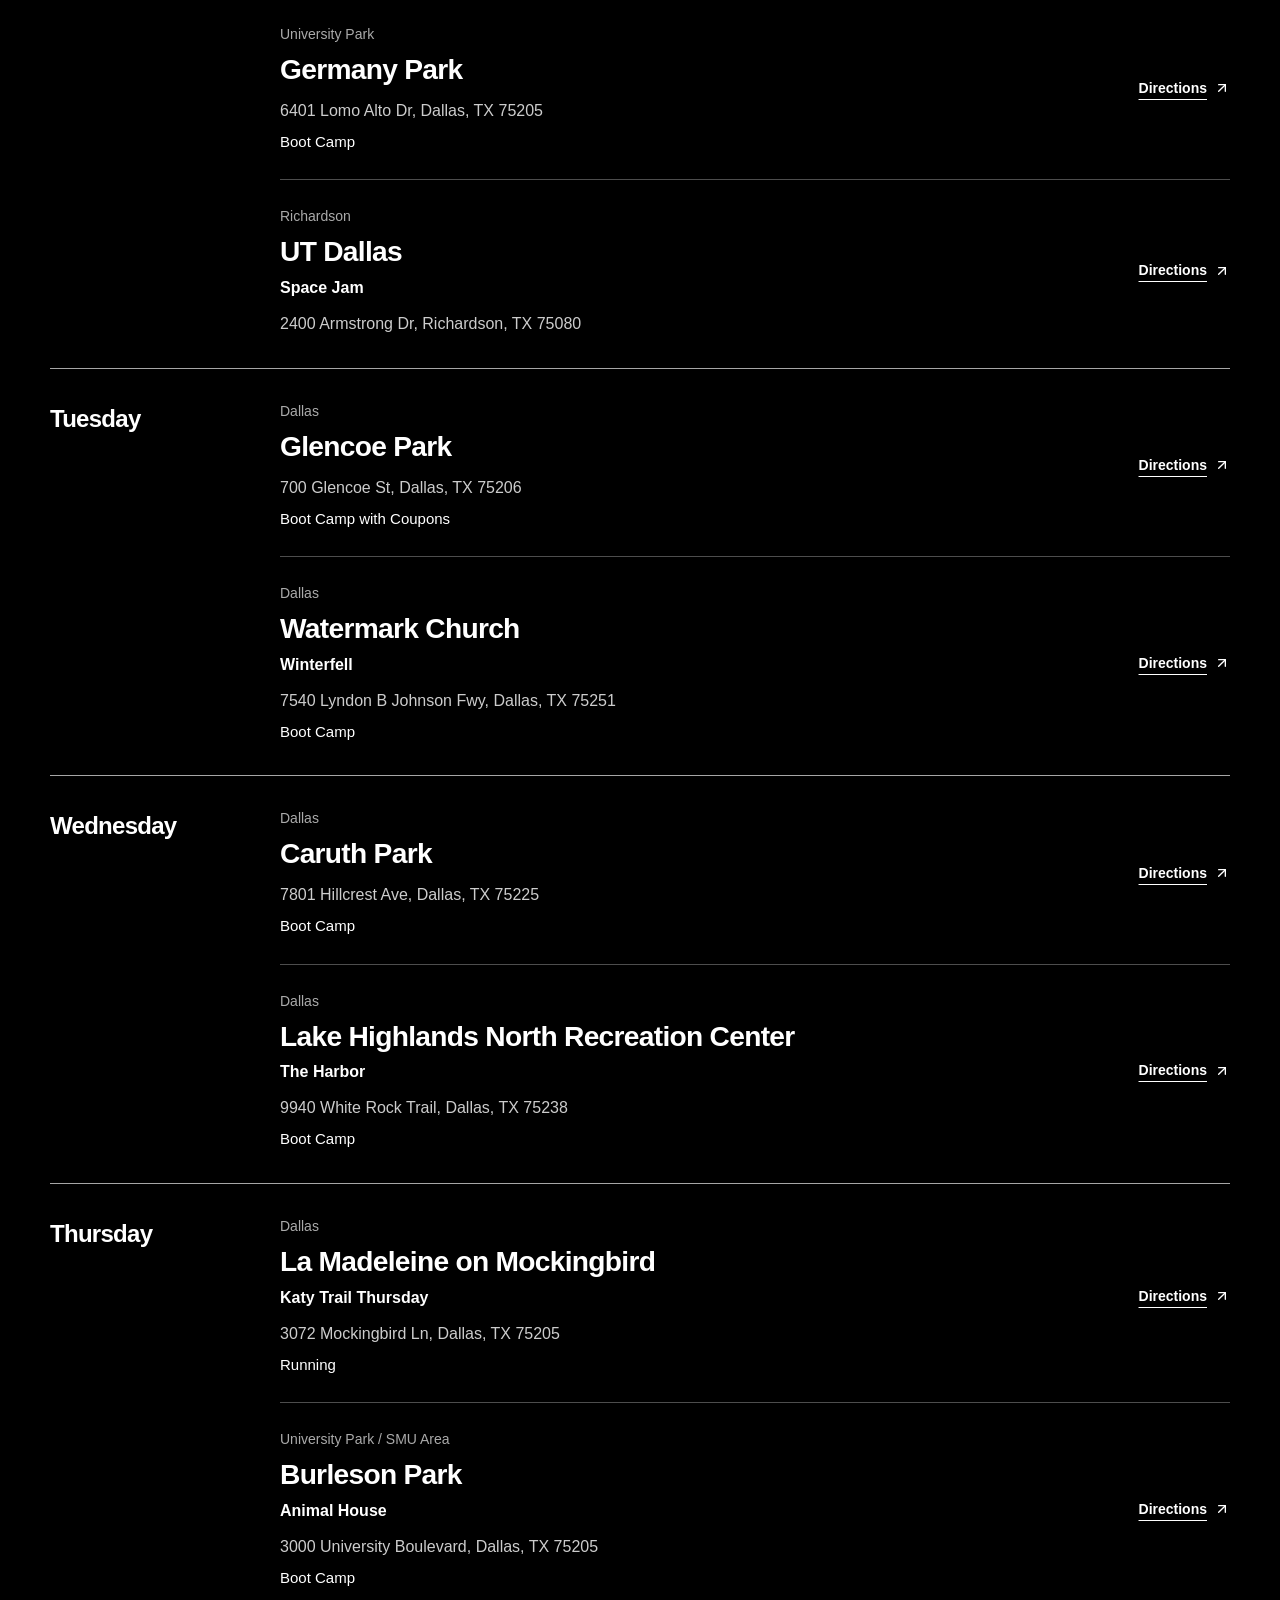
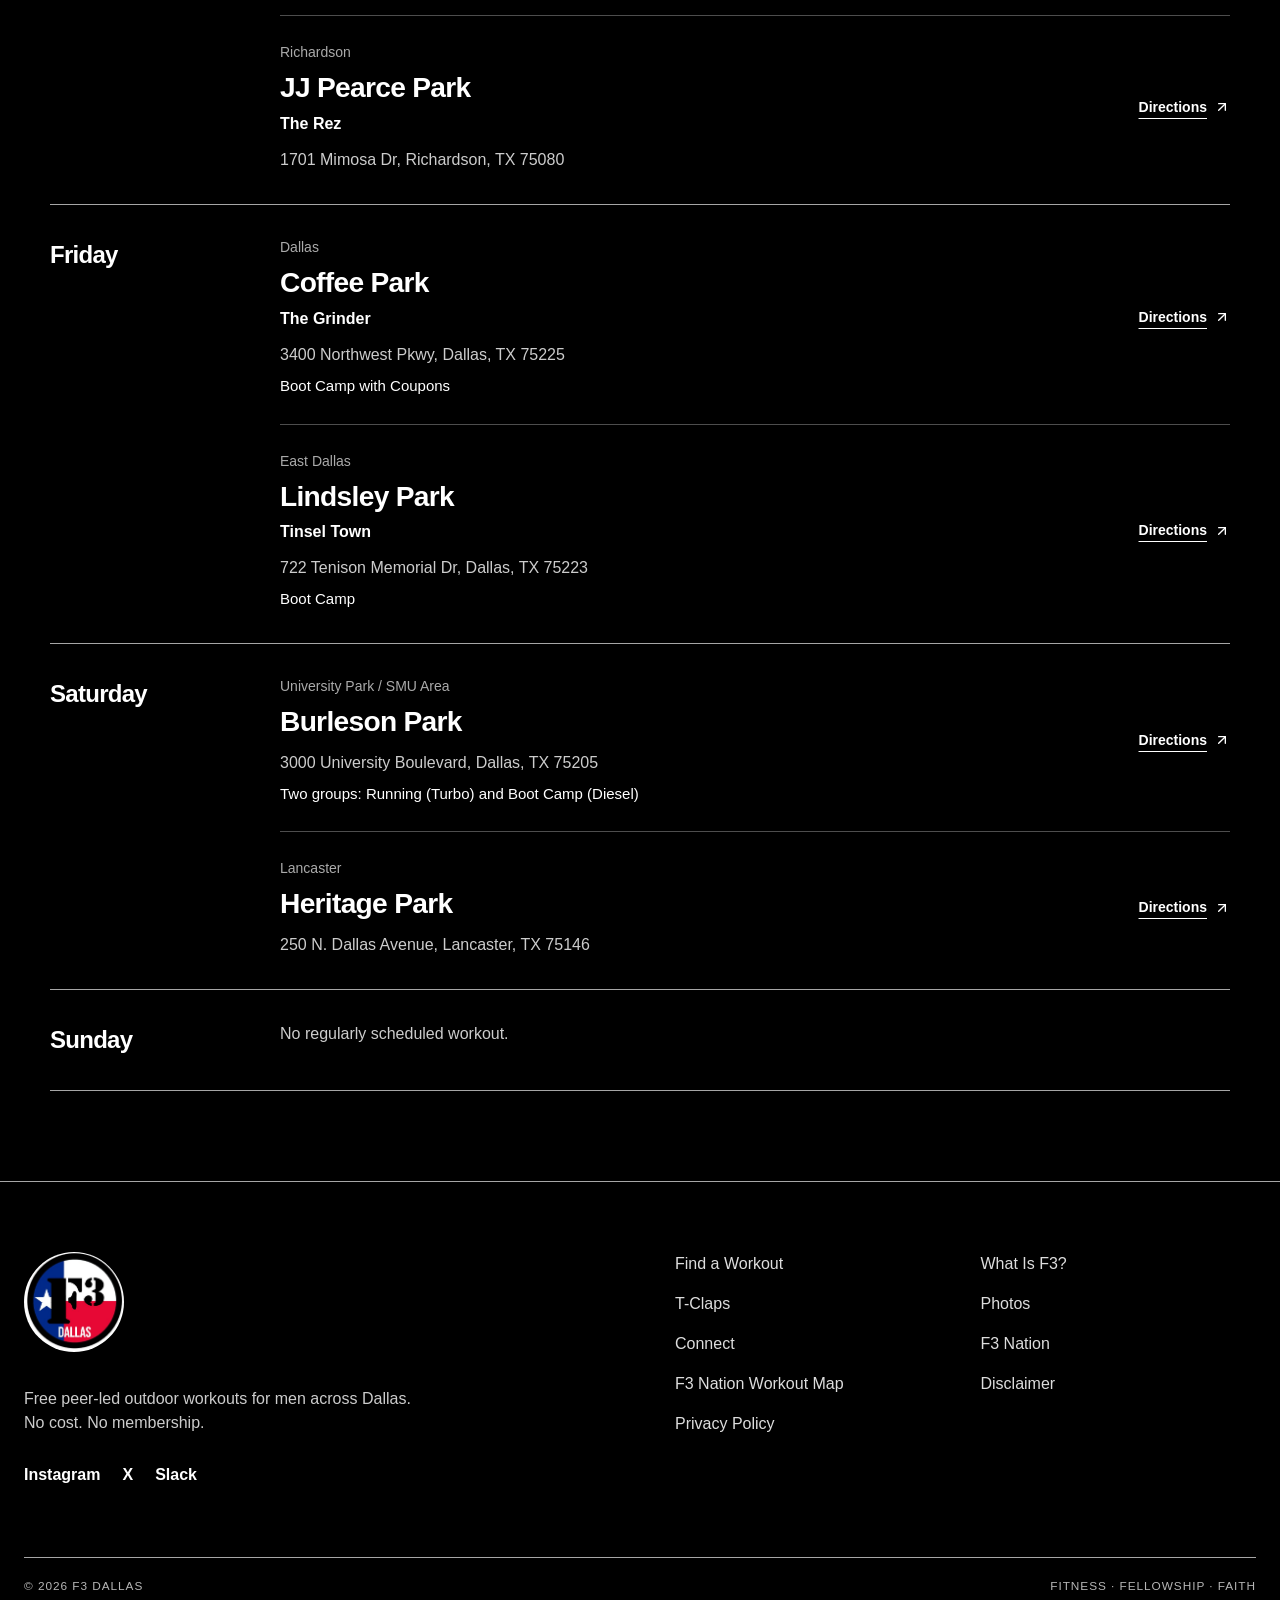
==== commit e1469e06: "Add Vercel Web Analytics and allow search indexing Remove the site-wide X-Robots-Tag noindex header " ====
--- a/index.html
+++ b/index.html
@@ -1,2 +1,2 @@
-<!DOCTYPE html><html lang="en"><head><meta charSet="utf-8"/><meta name="viewport" content="width=device-width, initial-scale=1"/><link rel="stylesheet" href="/_next/static/css/index.D-6Gt2UC.css" data-rsc-css-href="/_next/static/css/index.D-6Gt2UC.css" data-precedence="vite-rsc/importer-resources"/><link rel="stylesheet" href="/_next/static/css/page.DnIgBDDz.css" data-rsc-css-href="/_next/static/css/page.DnIgBDDz.css" data-precedence="vite-rsc/importer-resources"/><link rel="modulepreload" fetchPriority="low" href="/_next/static/chunks/index-CGTagnF1.js"/><script src="/_next/static/chunks/rolldown-runtime-C60lm6uB.js" type="module" async=""></script><script src="/_next/static/chunks/framework-D_rUT4EX.js" type="module" async=""></script><script src="/_next/static/chunks/app-elements-H_Dr48wG.js" type="module" async=""></script><script src="/_next/static/chunks/hash-Cp347hhd.js" type="module" async=""></script><script src="/_next/static/chunks/record-uXSNv6cl.js" type="module" async=""></script><script src="/_next/static/chunks/app-rsc-cache-busting-oeLlNu27.js" type="module" async=""></script><script src="/_next/static/chunks/app-rsc-render-mode-CvTCGruk.js" type="module" async=""></script><script src="/_next/static/chunks/headers-C_MtfdF4.js" type="module" async=""></script><script src="/_next/static/chunks/protocol-headers-B9-bVeat.js" type="module" async=""></script><script src="/_next/static/chunks/deployment-id-DFhHa9wO.js" type="module" async=""></script><script src="/_next/static/chunks/navigation-errors-D5LMQqDL.js" type="module" async=""></script><link rel="modulepreload" href="/_next/static/chunks/layout-segment-context-B2NxZ6nn.js" crossorigin=""/><link rel="modulepreload" href="/_next/static/chunks/site-app-B9usOjM9.js" crossorigin=""/><link rel="modulepreload" href="/_next/static/chunks/app-route-prefetch-policy-wcri-9kR.js" crossorigin=""/><link rel="modulepreload" href="/_next/static/chunks/query-DWOJKAZx.js" crossorigin=""/><title>F3 Dallas | Free Peer-Led Workouts for Men</title><meta name="description" content="Find free, peer-led outdoor workouts for men across Dallas."/><link rel="shortcut icon" href="/images/f3-dallas-logo.png"/><link rel="icon" href="/images/f3-dallas-logo.png" type="image/png" sizes="406x406"/><link rel="apple-touch-icon" href="/images/f3-dallas-logo.png"/><script>Object.assign(((self[Symbol.for("vinext.navigationRuntime")]??={bootstrap:{routeManifest:null},functions:{}}).bootstrap.rsc??={rsc:[]}),{params:{},nav:{"pathname":"/","searchParams":[]}})</script><link rel="modulepreload" href="/_next/static/chunks/index-CGTagnF1.js" />
-</head><body class="site-theme"><div class="home-theme"><header class="site-header"><div class="header-inner"><a href="/" class="logo" aria-label="F3 Dallas home"><img src="/images/f3-dallas-logo.png" alt="F3 Dallas" width="406" height="406" loading="eager" fetchPriority="high" decoding="async" class="logo-image" data-nimg="1"/></a><nav class="desktop-nav" aria-label="Primary navigation"><a href="/what-is-f3">What Is F3?</a><a href="/workouts">Find a Workout</a><a href="/photos">Photos</a><a href="/t-claps">T-Claps</a><a href="/connect">Connect</a></nav><button class="menu-button" aria-label="Open menu" aria-expanded="false"><svg xmlns="http://www.w3.org/2000/svg" width="24" height="24" viewBox="0 0 24 24" fill="none" stroke="currentColor" stroke-width="2" stroke-linecap="round" stroke-linejoin="round" class="lucide lucide-menu" aria-hidden="true"><path d="M4 5h16"></path><path d="M4 12h16"></path><path d="M4 19h16"></path></svg></button></div></header><main><section class="hero"><picture class="hero-image active" style="--photo-position:50% 66%;--photo-position-mobile:63% 50%"><source media="(max-width: 640px)" srcSet="/images/f3-dallas/nighttime-group-960.webp"/><img class="responsive-crop" src="/images/f3-dallas/nighttime-group-1920.webp" alt="F3 Dallas members together in a park at night" loading="eager" fetchPriority="high" decoding="async"/></picture><picture class="hero-image " style="--photo-position:50% 58%;--photo-position-mobile:56% 50%"><source media="(max-width: 640px)" srcSet="/images/f3-dallas/playground-morning-960.webp"/><img class="responsive-crop" src="/images/f3-dallas/playground-morning-1920.webp" alt="" loading="lazy" fetchPriority="auto" decoding="async"/></picture><picture class="hero-image " style="--photo-position:50% 65%;--photo-position-mobile:63% 50%"><source media="(max-width: 640px)" srcSet="/images/f3-dallas/athletic-field-960.webp"/><img class="responsive-crop" src="/images/f3-dallas/athletic-field-1920.webp" alt="" loading="lazy" fetchPriority="auto" decoding="async"/></picture><picture class="hero-image " style="--photo-position:50% 62%;--photo-position-mobile:48% 50%"><source media="(max-width: 640px)" srcSet="/images/f3-dallas/nighttime-gathering-960.webp"/><img class="responsive-crop" src="/images/f3-dallas/nighttime-gathering-1920.webp" alt="" loading="lazy" fetchPriority="auto" decoding="async"/></picture><picture class="hero-image " style="--photo-position:50% 44%;--photo-position-mobile:30% 50%"><source media="(max-width: 640px)" srcSet="/images/f3-dallas/playground-night-960.webp"/><img class="responsive-crop" src="/images/f3-dallas/playground-night-1920.webp" alt="" loading="lazy" fetchPriority="auto" decoding="async"/></picture><picture class="hero-image " style="--photo-position:50% 30%;--photo-position-mobile:50% 50%"><source media="(max-width: 640px)" srcSet="/images/f3-dallas/playground-team-960.webp"/><img class="responsive-crop" src="/images/f3-dallas/playground-team-1920.webp" alt="" loading="lazy" fetchPriority="auto" decoding="async"/></picture><div class="hero-scrim"></div><div class="hero-content"><p class="eyebrow light">Fitness · Fellowship · Faith</p><h1>F3<br/>DALLAS</h1><p>Free peer-led workouts for men, rain or shine, six days a week, all across the city.</p><a href="/workouts" class="button button-light">Find a workout <span>↗</span></a></div><div class="hero-counter"><span>01</span><i></i><span>06</span></div></section><section class="stats" aria-label="F3 Dallas at a glance"><div><strong>13</strong><span>Locations</span></div><div><strong>6</strong><span>Days Each Week</span></div><div><strong>$0</strong><span>Cost</span></div><div><strong>ALL MEN</strong><span>Welcome</span></div></section><section class="ao-section" aria-labelledby="weekly-heading"><div class="section-heading"><div><p class="eyebrow">Six days. Across Dallas.</p><h2 id="weekly-heading">CHOOSE YOUR AO</h2></div><a href="/workouts" class="text-link">Workout finder &amp; map <svg xmlns="http://www.w3.org/2000/svg" width="16" height="16" viewBox="0 0 24 24" fill="none" stroke="currentColor" stroke-width="2" stroke-linecap="round" stroke-linejoin="round" class="lucide lucide-arrow-up-right" aria-hidden="true"><path d="M7 7h10v10"></path><path d="M7 17 17 7"></path></svg></a></div><p class="schedule-note">All workouts are free. Confirm start times with the group before you go.</p><div class="weekly-schedule"><section class="weekly-day" aria-labelledby="day-monday"><h3 id="day-monday">Monday</h3><div class="weekly-locations"><article class="weekly-location"><div><p class="weekly-area">Dallas</p><h4>Flag Pole Hill</h4><p class="weekly-address">8015 Doran Circle, Dallas, TX 75201</p><p class="weekly-type">Two groups: Rucking and Running</p></div><a class="text-link" href="https://www.google.com/maps/dir/?api=1&amp;destination=Flag%20Pole%20Hill%2C%208015%20Doran%20Circle%2C%20Dallas%2C%20TX%2075201" target="_blank" rel="noreferrer" aria-label="Directions to Flag Pole Hill on Monday">Directions <svg xmlns="http://www.w3.org/2000/svg" width="16" height="16" viewBox="0 0 24 24" fill="none" stroke="currentColor" stroke-width="2" stroke-linecap="round" stroke-linejoin="round" class="lucide lucide-arrow-up-right" aria-hidden="true"><path d="M7 7h10v10"></path><path d="M7 17 17 7"></path></svg></a></article><article class="weekly-location"><div><p class="weekly-area">University Park</p><h4>Germany Park</h4><p class="weekly-address">6401 Lomo Alto Dr, Dallas, TX 75205</p><p class="weekly-type">Boot Camp</p></div><a class="text-link" href="https://www.google.com/maps/dir/?api=1&amp;destination=Germany%20Park%2C%206401%20Lomo%20Alto%20Dr%2C%20Dallas%2C%20TX%2075205" target="_blank" rel="noreferrer" aria-label="Directions to Germany Park on Monday">Directions <svg xmlns="http://www.w3.org/2000/svg" width="16" height="16" viewBox="0 0 24 24" fill="none" stroke="currentColor" stroke-width="2" stroke-linecap="round" stroke-linejoin="round" class="lucide lucide-arrow-up-right" aria-hidden="true"><path d="M7 7h10v10"></path><path d="M7 17 17 7"></path></svg></a></article><article class="weekly-location"><div><p class="weekly-area">Richardson</p><h4>UT Dallas</h4><p class="weekly-alias">Space Jam</p><p class="weekly-address">2400 Armstrong Dr, Richardson, TX 75080</p></div><a class="text-link" href="https://www.google.com/maps/dir/?api=1&amp;destination=UT%20Dallas%2C%202400%20Armstrong%20Dr%2C%20Richardson%2C%20TX%2075080" target="_blank" rel="noreferrer" aria-label="Directions to UT Dallas on Monday">Directions <svg xmlns="http://www.w3.org/2000/svg" width="16" height="16" viewBox="0 0 24 24" fill="none" stroke="currentColor" stroke-width="2" stroke-linecap="round" stroke-linejoin="round" class="lucide lucide-arrow-up-right" aria-hidden="true"><path d="M7 7h10v10"></path><path d="M7 17 17 7"></path></svg></a></article></div></section><section class="weekly-day" aria-labelledby="day-tuesday"><h3 id="day-tuesday">Tuesday</h3><div class="weekly-locations"><article class="weekly-location"><div><p class="weekly-area">Dallas</p><h4>Glencoe Park</h4><p class="weekly-address">700 Glencoe St, Dallas, TX 75206</p><p class="weekly-type">Boot Camp with Coupons</p></div><a class="text-link" href="https://www.google.com/maps/dir/?api=1&amp;destination=Glencoe%20Park%2C%20700%20Glencoe%20St%2C%20Dallas%2C%20TX%2075206" target="_blank" rel="noreferrer" aria-label="Directions to Glencoe Park on Tuesday">Directions <svg xmlns="http://www.w3.org/2000/svg" width="16" height="16" viewBox="0 0 24 24" fill="none" stroke="currentColor" stroke-width="2" stroke-linecap="round" stroke-linejoin="round" class="lucide lucide-arrow-up-right" aria-hidden="true"><path d="M7 7h10v10"></path><path d="M7 17 17 7"></path></svg></a></article><article class="weekly-location"><div><p class="weekly-area">Dallas</p><h4>Watermark Church</h4><p class="weekly-alias">Winterfell</p><p class="weekly-address">7540 Lyndon B Johnson Fwy, Dallas, TX 75251</p><p class="weekly-type">Boot Camp</p></div><a class="text-link" href="https://www.google.com/maps/dir/?api=1&amp;destination=Watermark%20Church%2C%207540%20Lyndon%20B%20Johnson%20Fwy%2C%20Dallas%2C%20TX%2075251" target="_blank" rel="noreferrer" aria-label="Directions to Watermark Church on Tuesday">Directions <svg xmlns="http://www.w3.org/2000/svg" width="16" height="16" viewBox="0 0 24 24" fill="none" stroke="currentColor" stroke-width="2" stroke-linecap="round" stroke-linejoin="round" class="lucide lucide-arrow-up-right" aria-hidden="true"><path d="M7 7h10v10"></path><path d="M7 17 17 7"></path></svg></a></article></div></section><section class="weekly-day" aria-labelledby="day-wednesday"><h3 id="day-wednesday">Wednesday</h3><div class="weekly-locations"><article class="weekly-location"><div><p class="weekly-area">Dallas</p><h4>Caruth Park</h4><p class="weekly-address">7801 Hillcrest Ave, Dallas, TX 75225</p><p class="weekly-type">Boot Camp</p></div><a class="text-link" href="https://www.google.com/maps/dir/?api=1&amp;destination=Caruth%20Park%2C%207801%20Hillcrest%20Ave%2C%20Dallas%2C%20TX%2075225" target="_blank" rel="noreferrer" aria-label="Directions to Caruth Park on Wednesday">Directions <svg xmlns="http://www.w3.org/2000/svg" width="16" height="16" viewBox="0 0 24 24" fill="none" stroke="currentColor" stroke-width="2" stroke-linecap="round" stroke-linejoin="round" class="lucide lucide-arrow-up-right" aria-hidden="true"><path d="M7 7h10v10"></path><path d="M7 17 17 7"></path></svg></a></article><article class="weekly-location"><div><p class="weekly-area">Dallas</p><h4>Lake Highlands North Recreation Center</h4><p class="weekly-alias">The Harbor</p><p class="weekly-address">9940 White Rock Trail, Dallas, TX 75238</p><p class="weekly-type">Boot Camp</p></div><a class="text-link" href="https://www.google.com/maps/dir/?api=1&amp;destination=Lake%20Highlands%20North%20Recreation%20Center%2C%209940%20White%20Rock%20Trail%2C%20Dallas%2C%20TX%2075238" target="_blank" rel="noreferrer" aria-label="Directions to Lake Highlands North Recreation Center on Wednesday">Directions <svg xmlns="http://www.w3.org/2000/svg" width="16" height="16" viewBox="0 0 24 24" fill="none" stroke="currentColor" stroke-width="2" stroke-linecap="round" stroke-linejoin="round" class="lucide lucide-arrow-up-right" aria-hidden="true"><path d="M7 7h10v10"></path><path d="M7 17 17 7"></path></svg></a></article></div></section><section class="weekly-day" aria-labelledby="day-thursday"><h3 id="day-thursday">Thursday</h3><div class="weekly-locations"><article class="weekly-location"><div><p class="weekly-area">Dallas</p><h4>La Madeleine on Mockingbird</h4><p class="weekly-alias">Katy Trail Thursday</p><p class="weekly-address">3072 Mockingbird Ln, Dallas, TX 75205</p><p class="weekly-type">Running</p></div><a class="text-link" href="https://www.google.com/maps/dir/?api=1&amp;destination=La%20Madeleine%20on%20Mockingbird%2C%203072%20Mockingbird%20Ln%2C%20Dallas%2C%20TX%2075205" target="_blank" rel="noreferrer" aria-label="Directions to La Madeleine on Mockingbird on Thursday">Directions <svg xmlns="http://www.w3.org/2000/svg" width="16" height="16" viewBox="0 0 24 24" fill="none" stroke="currentColor" stroke-width="2" stroke-linecap="round" stroke-linejoin="round" class="lucide lucide-arrow-up-right" aria-hidden="true"><path d="M7 7h10v10"></path><path d="M7 17 17 7"></path></svg></a></article><article class="weekly-location"><div><p class="weekly-area">University Park / SMU Area</p><h4>Burleson Park</h4><p class="weekly-alias">Animal House</p><p class="weekly-address">3000 University Boulevard, Dallas, TX 75205</p><p class="weekly-type">Boot Camp</p></div><a class="text-link" href="https://www.google.com/maps/dir/?api=1&amp;destination=Burleson%20Park%2C%203000%20University%20Boulevard%2C%20Dallas%2C%20TX%2075205" target="_blank" rel="noreferrer" aria-label="Directions to Burleson Park on Thursday">Directions <svg xmlns="http://www.w3.org/2000/svg" width="16" height="16" viewBox="0 0 24 24" fill="none" stroke="currentColor" stroke-width="2" stroke-linecap="round" stroke-linejoin="round" class="lucide lucide-arrow-up-right" aria-hidden="true"><path d="M7 7h10v10"></path><path d="M7 17 17 7"></path></svg></a></article><article class="weekly-location"><div><p class="weekly-area">Richardson</p><h4>JJ Pearce Park</h4><p class="weekly-alias">The Rez</p><p class="weekly-address">1701 Mimosa Dr, Richardson, TX 75080</p></div><a class="text-link" href="https://www.google.com/maps/dir/?api=1&amp;destination=JJ%20Pearce%20Park%2C%201701%20Mimosa%20Dr%2C%20Richardson%2C%20TX%2075080" target="_blank" rel="noreferrer" aria-label="Directions to JJ Pearce Park on Thursday">Directions <svg xmlns="http://www.w3.org/2000/svg" width="16" height="16" viewBox="0 0 24 24" fill="none" stroke="currentColor" stroke-width="2" stroke-linecap="round" stroke-linejoin="round" class="lucide lucide-arrow-up-right" aria-hidden="true"><path d="M7 7h10v10"></path><path d="M7 17 17 7"></path></svg></a></article></div></section><section class="weekly-day" aria-labelledby="day-friday"><h3 id="day-friday">Friday</h3><div class="weekly-locations"><article class="weekly-location"><div><p class="weekly-area">Dallas</p><h4>Coffee Park</h4><p class="weekly-alias">The Grinder</p><p class="weekly-address">3400 Northwest Pkwy, Dallas, TX 75225</p><p class="weekly-type">Boot Camp with Coupons</p></div><a class="text-link" href="https://www.google.com/maps/dir/?api=1&amp;destination=Coffee%20Park%2C%203400%20Northwest%20Pkwy%2C%20Dallas%2C%20TX%2075225" target="_blank" rel="noreferrer" aria-label="Directions to Coffee Park on Friday">Directions <svg xmlns="http://www.w3.org/2000/svg" width="16" height="16" viewBox="0 0 24 24" fill="none" stroke="currentColor" stroke-width="2" stroke-linecap="round" stroke-linejoin="round" class="lucide lucide-arrow-up-right" aria-hidden="true"><path d="M7 7h10v10"></path><path d="M7 17 17 7"></path></svg></a></article><article class="weekly-location"><div><p class="weekly-area">East Dallas</p><h4>Lindsley Park</h4><p class="weekly-alias">Tinsel Town</p><p class="weekly-address">722 Tenison Memorial Dr, Dallas, TX 75223</p><p class="weekly-type">Boot Camp</p></div><a class="text-link" href="https://www.google.com/maps/dir/?api=1&amp;destination=Lindsley%20Park%2C%20722%20Tenison%20Memorial%20Dr%2C%20Dallas%2C%20TX%2075223" target="_blank" rel="noreferrer" aria-label="Directions to Lindsley Park on Friday">Directions <svg xmlns="http://www.w3.org/2000/svg" width="16" height="16" viewBox="0 0 24 24" fill="none" stroke="currentColor" stroke-width="2" stroke-linecap="round" stroke-linejoin="round" class="lucide lucide-arrow-up-right" aria-hidden="true"><path d="M7 7h10v10"></path><path d="M7 17 17 7"></path></svg></a></article></div></section><section class="weekly-day" aria-labelledby="day-saturday"><h3 id="day-saturday">Saturday</h3><div class="weekly-locations"><article class="weekly-location"><div><p class="weekly-area">University Park / SMU Area</p><h4>Burleson Park</h4><p class="weekly-address">3000 University Boulevard, Dallas, TX 75205</p><p class="weekly-type">Two groups: Running (Turbo) and Boot Camp (Diesel)</p></div><a class="text-link" href="https://www.google.com/maps/dir/?api=1&amp;destination=Burleson%20Park%2C%203000%20University%20Boulevard%2C%20Dallas%2C%20TX%2075205" target="_blank" rel="noreferrer" aria-label="Directions to Burleson Park on Saturday">Directions <svg xmlns="http://www.w3.org/2000/svg" width="16" height="16" viewBox="0 0 24 24" fill="none" stroke="currentColor" stroke-width="2" stroke-linecap="round" stroke-linejoin="round" class="lucide lucide-arrow-up-right" aria-hidden="true"><path d="M7 7h10v10"></path><path d="M7 17 17 7"></path></svg></a></article><article class="weekly-location"><div><p class="weekly-area">Lancaster</p><h4>Heritage Park</h4><p class="weekly-address">250 N. Dallas Avenue, Lancaster, TX 75146</p></div><a class="text-link" href="https://www.google.com/maps/dir/?api=1&amp;destination=Heritage%20Park%2C%20250%20N.%20Dallas%20Avenue%2C%20Lancaster%2C%20TX%2075146" target="_blank" rel="noreferrer" aria-label="Directions to Heritage Park on Saturday">Directions <svg xmlns="http://www.w3.org/2000/svg" width="16" height="16" viewBox="0 0 24 24" fill="none" stroke="currentColor" stroke-width="2" stroke-linecap="round" stroke-linejoin="round" class="lucide lucide-arrow-up-right" aria-hidden="true"><path d="M7 7h10v10"></path><path d="M7 17 17 7"></path></svg></a></article></div></section><section class="weekly-day" aria-labelledby="day-sunday"><h3 id="day-sunday">Sunday</h3><div class="weekly-locations"><p class="sunday-note">No regularly scheduled workout.</p></div></section></div></section></main><footer class="site-footer"><div class="footer-inner"><div><a href="/" class="logo" aria-label="F3 Dallas home"><img src="/images/f3-dallas-logo.png" alt="F3 Dallas" width="406" height="406" loading="eager" fetchPriority="high" decoding="async" class="logo-image" data-nimg="1"/></a><p>Free peer-led outdoor workouts for men across Dallas.<br/>No cost. No membership.</p><div class="social-row"><a href="https://www.instagram.com/f3_dallas/">Instagram</a><a href="https://x.com/f3_dallas">X</a><a href="#placeholder-links">Slack</a></div></div><div class="footer-links"><a href="/workouts">Find a Workout</a><a href="/what-is-f3">What Is F3?</a><a href="/t-claps">T-Claps</a><a href="/photos">Photos</a><a href="/connect">Connect</a><a href="https://f3nation.com/">F3 Nation</a><a href="https://map.f3nation.com/">F3 Nation Workout Map</a><a href="/disclaimer">Disclaimer</a><a href="/privacy">Privacy Policy</a></div></div><div class="footer-bottom">© 2026 F3 Dallas <span>Fitness · Fellowship · Faith</span></div></footer></div><script type="module" src="/_next/static/chunks/index-CGTagnF1.js" id="_R_" async=""></script><script>((self[Symbol.for("vinext.navigationRuntime")]??={bootstrap:{routeManifest:null},functions:{}}).bootstrap.rsc??={rsc:[]}).rsc.push("0:{\"page:/\":\"$L1\",\"layout:/\":\"$L2\",\"route:/\":\"$L3\",\"__route\":\"route:/\",\"__interceptionContext\":null,\"__layoutIds\":[\"layout:/\"],\"__rootLayout\":\"/\",\"__bfcacheSegmentIdentities\":{\"layout:/\":\"[\\\"layout\\\",\\\"layout:/\\\",\\\"root-boundary:/\\\",\\\"\\\"]\",\"page:/\":\"[\\\"page\\\",\\\"page:/\\\",\\\"root-boundary:/\\\",\\\"\\\"]\"},\"__srcPage\":[\"page\"],\"__layoutFlags\":{\"layout:/\":\"s\"},\"__artifactCompatibility\":{\"schemaVersion\":1,\"graphVersion\":\"app-route-graph:1177fd80f83fa7b0\",\"deploymentVersion\":\"68cb9639-1a3b-450a-9ae1-dc5f919d6eff\",\"appElementsSchemaVersion\":1,\"rscPayloadSchemaVersion\":1,\"rootBoundaryId\":\"/\",\"renderEpoch\":null}}\n")</script><script>((self[Symbol.for("vinext.navigationRuntime")]??={bootstrap:{routeManifest:null},functions:{}}).bootstrap.rsc??={rsc:[]}).rsc.push("4:I[\"f790b0983f40\",[],\"Children\",1]\n")</script><script>((self[Symbol.for("vinext.navigationRuntime")]??={bootstrap:{routeManifest:null},functions:{}}).bootstrap.rsc??={rsc:[]}).rsc.push("5:I[\"5d1ef0a486ab\",[],\"GlobalErrorBoundary\",1]\n")</script><script>((self[Symbol.for("vinext.navigationRuntime")]??={bootstrap:{routeManifest:null},functions:{}}).bootstrap.rsc??={rsc:[]}).rsc.push("6:I[\"adf78af8c3b5\",[],\"default\",1]\n")</script><script>((self[Symbol.for("vinext.navigationRuntime")]??={bootstrap:{routeManifest:null},functions:{}}).bootstrap.rsc??={rsc:[]}).rsc.push("7:I[\"5d1ef0a486ab\",[],\"ErrorBoundary\",1]\n")</script><script>((self[Symbol.for("vinext.navigationRuntime")]??={bootstrap:{routeManifest:null},functions:{}}).bootstrap.rsc??={rsc:[]}).rsc.push("8:I[\"eb9b1166fd62\",[],\"LayoutSegmentProvider\",1]\n")</script><script>((self[Symbol.for("vinext.navigationRuntime")]??={bootstrap:{routeManifest:null},functions:{}}).bootstrap.rsc??={rsc:[]}).rsc.push("9:I[\"f790b0983f40\",[],\"Slot\",1]\n")</script><script>((self[Symbol.for("vinext.navigationRuntime")]??={bootstrap:{routeManifest:null},functions:{}}).bootstrap.rsc??={rsc:[]}).rsc.push("a:I[\"5d1ef0a486ab\",[],\"NotFoundBoundary\",1]\n")</script><script>((self[Symbol.for("vinext.navigationRuntime")]??={bootstrap:{routeManifest:null},functions:{}}).bootstrap.rsc??={rsc:[]}).rsc.push("b:I[\"8f99ca13400c\",[],\"AppRouterScrollTarget\",1]\n")</script><script>((self[Symbol.for("vinext.navigationRuntime")]??={bootstrap:{routeManifest:null},functions:{}}).bootstrap.rsc??={rsc:[]}).rsc.push("c:I[\"5d1ef0a486ab\",[],\"RedirectBoundary\",1]\n")</script><script>((self[Symbol.for("vinext.navigationRuntime")]??={bootstrap:{routeManifest:null},functions:{}}).bootstrap.rsc??={rsc:[]}).rsc.push(":HL[\"/_next/static/css/index.D-6Gt2UC.css\",\"style\"     ]\n")</script><script>((self[Symbol.for("vinext.navigationRuntime")]??={bootstrap:{routeManifest:null},functions:{}}).bootstrap.rsc??={rsc:[]}).rsc.push("2:[[[\"$\",\"link\",\"css:/_next/static/css/index.D-6Gt2UC.css\",{\"rel\":\"stylesheet\",\"precedence\":\"vite-rsc/importer-resources\",\"href\":\"/_next/static/css/index.D-6Gt2UC.css\",\"data-rsc-css-href\":\"/_next/static/css/index.D-6Gt2UC.css\"}],\"$undefined\"],[\"$\",\"html\",null,{\"lang\":\"en\",\"children\":[\"$\",\"body\",null,{\"className\":\"site-theme\",\"children\":[\"$\",\"$L4\",null,{}]}]}]]\n")</script><script>((self[Symbol.for("vinext.navigationRuntime")]??={bootstrap:{routeManifest:null},functions:{}}).bootstrap.rsc??={rsc:[]}).rsc.push("3:[[[\"$\",\"meta\",null,{\"charSet\":\"utf-8\"}],[[\"$\",\"title\",\"0\",{\"children\":\"F3 Dallas | Free Peer-Led Workouts for Men\"}],[\"$\",\"meta\",\"1\",{\"name\":\"description\",\"content\":\"Find free, peer-led outdoor workouts for men across Dallas.\"}],[\"$\",\"link\",\"2\",{\"data-vinext-streamed-icon\":\"$undefined\",\"rel\":\"shortcut icon\",\"href\":\"/images/f3-dallas-logo.png\",\"type\":\"$undefined\",\"sizes\":\"$undefined\",\"color\":\"$undefined\",\"media\":\"$undefined\",\"fetchPriority\":\"$undefined\"}],[\"$\",\"link\",\"3\",{\"data-vinext-streamed-icon\":\"$undefined\",\"rel\":\"icon\",\"href\":\"/images/f3-dallas-logo.png\",\"type\":\"image/png\",\"sizes\":\"406x406\",\"color\":\"$undefined\",\"media\":\"$undefined\",\"fetchPriority\":\"$undefined\"}],[\"$\",\"link\",\"4\",{\"data-vinext-streamed-icon\":\"$undefined\",\"rel\":\"apple-touch-icon\",\"href\":\"/images/f3-dallas-logo.png\",\"type\":\"$undefined\",\"sizes\":\"$undefined\",\"color\":\"$undefined\",\"media\":\"$undefined\",\"fetchPriority\":\"$undefined\"}]],[[\"$\",\"meta\",\"0\",{\"name\":\"viewport\",\"content\":\"width=device-width, initial-scale=1\"}]]],[\"$\",\"$L5\",null,{\"fallback\":\"$6\",\"children\":[\"$\",\"$L7\",null,{\"fallback\":\"$6\",\"children\":[\"$\",\"$L8\",null,{\"providerId\":\"layout:/\",\"segmentMap\":{\"children\":[]},\"children\":[\"$\",\"$L9\",null,{\"id\":\"layout:/\",\"parallelSlots\":\"$undefined\",\"children\":[\"$\",\"$La\",null,{\"resetKey\":\"\",\"fallback\":[[\"$\",\"title\",null,{\"children\":\"404: This page could not be found.\"}],[\"$\",\"div\",null,{\"style\":{\"fontFamily\":\"system-ui,\\\"Segoe UI\\\",Roboto,Helvetica,Arial,sans-serif,\\\"Apple Color Emoji\\\",\\\"Segoe UI Emoji\\\"\",\"height\":\"100vh\",\"textAlign\":\"center\",\"display\":\"flex\",\"flexDirection\":\"column\",\"alignItems\":\"center\",\"justifyContent\":\"center\"},\"children\":[\"$\",\"div\",null,{\"children\":[[\"$\",\"style\",null,{\"dangerouslySetInnerHTML\":{\"__html\":\"body{color:#000;background:#fff;margin:0}.next-error-h1{border-right:1px solid rgba(0,0,0,.3)}@media (prefers-color-scheme:dark){body{color:#fff;background:#000}.next-error-h1{border-right:1px solid rgba(255,255,255,.3)}}\"}}],[\"$\",\"h1\",null,{\"className\":\"next-error-h1\",\"style\":{\"display\":\"inline-block\",\"margin\":\"0 20px 0 0\",\"padding\":\"0 23px 0 0\",\"fontSize\":24,\"fontWeight\":500,\"verticalAlign\":\"top\",\"lineHeight\":\"49px\"},\"children\":404}],[\"$\",\"div\",null,{\"style\":{\"display\":\"inline-block\"},\"children\":[\"$\",\"h2\",null,{\"style\":{\"fontSize\":14,\"fontWeight\":400,\"lineHeight\":\"49px\",\"margin\":0},\"children\":\"This page could not be found.\"}]}]]}]}]],\"children\":[\"$\",\"$Lb\",null,{\"children\":[\"$\",\"$Lc\",null,{\"children\":[[\"$\",\"$L8\",null,{\"providerId\":\"page:/\",\"segmentMap\":{\"children\":[\"__PAGE__\"]},\"children\":[\"$\",\"$L9\",null,{\"id\":\"page:/\"}]}],null]}]}]}]}]}]}]}],null,null]\n")</script><script>((self[Symbol.for("vinext.navigationRuntime")]??={bootstrap:{routeManifest:null},functions:{}}).bootstrap.rsc??={rsc:[]}).rsc.push("d:I[\"9b8de1dd2cee\",[],\"default\",1]\n")</script><script>((self[Symbol.for("vinext.navigationRuntime")]??={bootstrap:{routeManifest:null},functions:{}}).bootstrap.rsc??={rsc:[]}).rsc.push(":HL[\"/_next/static/css/page.DnIgBDDz.css\",\"style\"     ]\n")</script><script>((self[Symbol.for("vinext.navigationRuntime")]??={bootstrap:{routeManifest:null},functions:{}}).bootstrap.rsc??={rsc:[]}).rsc.push("1:[[[\"$\",\"link\",\"css:/_next/static/css/page.DnIgBDDz.css\",{\"rel\":\"stylesheet\",\"precedence\":\"vite-rsc/importer-resources\",\"href\":\"/_next/static/css/page.DnIgBDDz.css\",\"data-rsc-css-href\":\"/_next/static/css/page.DnIgBDDz.css\"}],\"$undefined\"],[\"$\",\"$Ld\",null,{\"page\":\"home\"}]]\n")</script><script>Object.assign(((self[Symbol.for("vinext.navigationRuntime")]??={bootstrap:{routeManifest:null},functions:{}}).bootstrap.rsc??={rsc:[]}),{"initialCacheKind":"static"});((self[Symbol.for("vinext.navigationRuntime")]??={bootstrap:{routeManifest:null},functions:{}}).bootstrap.rsc??={rsc:[]}).done=true</script></body></html>+<!DOCTYPE html><html lang="en"><head><meta charSet="utf-8"/><meta name="viewport" content="width=device-width, initial-scale=1"/><link rel="stylesheet" href="/_next/static/css/index.D-6Gt2UC.css" data-rsc-css-href="/_next/static/css/index.D-6Gt2UC.css" data-precedence="vite-rsc/importer-resources"/><link rel="stylesheet" href="/_next/static/css/page.DnIgBDDz.css" data-rsc-css-href="/_next/static/css/page.DnIgBDDz.css" data-precedence="vite-rsc/importer-resources"/><link rel="modulepreload" fetchPriority="low" href="/_next/static/chunks/index-CGTagnF1p1.js"/><script src="/_next/static/chunks/rolldown-runtime-C60lm6uB.js" type="module" async=""></script><script src="/_next/static/chunks/framework-D_rUT4EX.js" type="module" async=""></script><script src="/_next/static/chunks/app-elements-H_Dr48wG.js" type="module" async=""></script><script src="/_next/static/chunks/hash-Cp347hhd.js" type="module" async=""></script><script src="/_next/static/chunks/record-uXSNv6cl.js" type="module" async=""></script><script src="/_next/static/chunks/app-rsc-cache-busting-oeLlNu27.js" type="module" async=""></script><script src="/_next/static/chunks/app-rsc-render-mode-CvTCGruk.js" type="module" async=""></script><script src="/_next/static/chunks/headers-C_MtfdF4.js" type="module" async=""></script><script src="/_next/static/chunks/protocol-headers-B9-bVeat.js" type="module" async=""></script><script src="/_next/static/chunks/deployment-id-DFhHa9wO.js" type="module" async=""></script><script src="/_next/static/chunks/navigation-errors-D5LMQqDL.js" type="module" async=""></script><link rel="modulepreload" href="/_next/static/chunks/layout-segment-context-B2NxZ6nnp1.js" crossorigin=""/><link rel="modulepreload" href="/_next/static/chunks/site-app-B9usOjM9p1.js" crossorigin=""/><link rel="modulepreload" href="/_next/static/chunks/app-route-prefetch-policy-wcri-9kRp1.js" crossorigin=""/><link rel="modulepreload" href="/_next/static/chunks/query-DWOJKAZx.js" crossorigin=""/><title>F3 Dallas | Free Peer-Led Workouts for Men</title><meta name="description" content="Find free, peer-led outdoor workouts for men across Dallas."/><link rel="shortcut icon" href="/images/f3-dallas-logo.png"/><link rel="icon" href="/images/f3-dallas-logo.png" type="image/png" sizes="406x406"/><link rel="apple-touch-icon" href="/images/f3-dallas-logo.png"/><script>Object.assign(((self[Symbol.for("vinext.navigationRuntime")]??={bootstrap:{routeManifest:null},functions:{}}).bootstrap.rsc??={rsc:[]}),{params:{},nav:{"pathname":"/","searchParams":[]}})</script><link rel="modulepreload" href="/_next/static/chunks/index-CGTagnF1p1.js" />
+<script>window.va=window.va||function(){(window.vaq=window.vaq||[]).push(arguments)};</script><script defer src="/_vercel/insights/script.js"></script></head><body class="site-theme"><div class="home-theme"><header class="site-header"><div class="header-inner"><a href="/" class="logo" aria-label="F3 Dallas home"><img src="/images/f3-dallas-logo.png" alt="F3 Dallas" width="406" height="406" loading="eager" fetchPriority="high" decoding="async" class="logo-image" data-nimg="1"/></a><nav class="desktop-nav" aria-label="Primary navigation"><a href="/what-is-f3">What Is F3?</a><a href="/workouts">Find a Workout</a><a href="/photos">Photos</a><a href="/t-claps">T-Claps</a><a href="/connect">Connect</a></nav><button class="menu-button" aria-label="Open menu" aria-expanded="false"><svg xmlns="http://www.w3.org/2000/svg" width="24" height="24" viewBox="0 0 24 24" fill="none" stroke="currentColor" stroke-width="2" stroke-linecap="round" stroke-linejoin="round" class="lucide lucide-menu" aria-hidden="true"><path d="M4 5h16"></path><path d="M4 12h16"></path><path d="M4 19h16"></path></svg></button></div></header><main><section class="hero"><picture class="hero-image active" style="--photo-position:50% 66%;--photo-position-mobile:63% 50%"><source media="(max-width: 640px)" srcSet="/images/f3-dallas/nighttime-group-960.webp"/><img class="responsive-crop" src="/images/f3-dallas/nighttime-group-1920.webp" alt="F3 Dallas members together in a park at night" loading="eager" fetchPriority="high" decoding="async"/></picture><picture class="hero-image " style="--photo-position:50% 58%;--photo-position-mobile:56% 50%"><source media="(max-width: 640px)" srcSet="/images/f3-dallas/playground-morning-960.webp"/><img class="responsive-crop" src="/images/f3-dallas/playground-morning-1920.webp" alt="" loading="lazy" fetchPriority="auto" decoding="async"/></picture><picture class="hero-image " style="--photo-position:50% 65%;--photo-position-mobile:63% 50%"><source media="(max-width: 640px)" srcSet="/images/f3-dallas/athletic-field-960.webp"/><img class="responsive-crop" src="/images/f3-dallas/athletic-field-1920.webp" alt="" loading="lazy" fetchPriority="auto" decoding="async"/></picture><picture class="hero-image " style="--photo-position:50% 62%;--photo-position-mobile:48% 50%"><source media="(max-width: 640px)" srcSet="/images/f3-dallas/nighttime-gathering-960.webp"/><img class="responsive-crop" src="/images/f3-dallas/nighttime-gathering-1920.webp" alt="" loading="lazy" fetchPriority="auto" decoding="async"/></picture><picture class="hero-image " style="--photo-position:50% 44%;--photo-position-mobile:30% 50%"><source media="(max-width: 640px)" srcSet="/images/f3-dallas/playground-night-960.webp"/><img class="responsive-crop" src="/images/f3-dallas/playground-night-1920.webp" alt="" loading="lazy" fetchPriority="auto" decoding="async"/></picture><picture class="hero-image " style="--photo-position:50% 30%;--photo-position-mobile:50% 50%"><source media="(max-width: 640px)" srcSet="/images/f3-dallas/playground-team-960.webp"/><img class="responsive-crop" src="/images/f3-dallas/playground-team-1920.webp" alt="" loading="lazy" fetchPriority="auto" decoding="async"/></picture><div class="hero-scrim"></div><div class="hero-content"><p class="eyebrow light">Fitness · Fellowship · Faith</p><h1>F3<br/>DALLAS</h1><p>Free peer-led workouts for men, rain or shine, six days a week, all across the city.</p><a href="/workouts" class="button button-light">Find a workout <span>↗</span></a></div><div class="hero-counter"><span>01</span><i></i><span>06</span></div></section><section class="stats" aria-label="F3 Dallas at a glance"><div><strong>13</strong><span>Locations</span></div><div><strong>6</strong><span>Days Each Week</span></div><div><strong>$0</strong><span>Cost</span></div><div><strong>ALL MEN</strong><span>Welcome</span></div></section><section class="ao-section" aria-labelledby="weekly-heading"><div class="section-heading"><div><p class="eyebrow">Six days. Across Dallas.</p><h2 id="weekly-heading">CHOOSE YOUR AO</h2></div><a href="/workouts" class="text-link">Workout finder &amp; map <svg xmlns="http://www.w3.org/2000/svg" width="16" height="16" viewBox="0 0 24 24" fill="none" stroke="currentColor" stroke-width="2" stroke-linecap="round" stroke-linejoin="round" class="lucide lucide-arrow-up-right" aria-hidden="true"><path d="M7 7h10v10"></path><path d="M7 17 17 7"></path></svg></a></div><p class="schedule-note">All workouts are free. Confirm start times with the group before you go.</p><div class="weekly-schedule"><section class="weekly-day" aria-labelledby="day-monday"><h3 id="day-monday">Monday</h3><div class="weekly-locations"><article class="weekly-location"><div><p class="weekly-area">Dallas</p><h4>Flag Pole Hill</h4><p class="weekly-address">8015 Doran Circle, Dallas, TX 75201</p><p class="weekly-type">Two groups: Rucking and Running</p></div><a class="text-link" href="https://www.google.com/maps/dir/?api=1&amp;destination=Flag%20Pole%20Hill%2C%208015%20Doran%20Circle%2C%20Dallas%2C%20TX%2075201" target="_blank" rel="noreferrer" aria-label="Directions to Flag Pole Hill on Monday">Directions <svg xmlns="http://www.w3.org/2000/svg" width="16" height="16" viewBox="0 0 24 24" fill="none" stroke="currentColor" stroke-width="2" stroke-linecap="round" stroke-linejoin="round" class="lucide lucide-arrow-up-right" aria-hidden="true"><path d="M7 7h10v10"></path><path d="M7 17 17 7"></path></svg></a></article><article class="weekly-location"><div><p class="weekly-area">University Park</p><h4>Germany Park</h4><p class="weekly-address">6401 Lomo Alto Dr, Dallas, TX 75205</p><p class="weekly-type">Boot Camp</p></div><a class="text-link" href="https://www.google.com/maps/dir/?api=1&amp;destination=Germany%20Park%2C%206401%20Lomo%20Alto%20Dr%2C%20Dallas%2C%20TX%2075205" target="_blank" rel="noreferrer" aria-label="Directions to Germany Park on Monday">Directions <svg xmlns="http://www.w3.org/2000/svg" width="16" height="16" viewBox="0 0 24 24" fill="none" stroke="currentColor" stroke-width="2" stroke-linecap="round" stroke-linejoin="round" class="lucide lucide-arrow-up-right" aria-hidden="true"><path d="M7 7h10v10"></path><path d="M7 17 17 7"></path></svg></a></article><article class="weekly-location"><div><p class="weekly-area">Richardson</p><h4>UT Dallas</h4><p class="weekly-alias">Space Jam</p><p class="weekly-address">2400 Armstrong Dr, Richardson, TX 75080</p></div><a class="text-link" href="https://www.google.com/maps/dir/?api=1&amp;destination=UT%20Dallas%2C%202400%20Armstrong%20Dr%2C%20Richardson%2C%20TX%2075080" target="_blank" rel="noreferrer" aria-label="Directions to UT Dallas on Monday">Directions <svg xmlns="http://www.w3.org/2000/svg" width="16" height="16" viewBox="0 0 24 24" fill="none" stroke="currentColor" stroke-width="2" stroke-linecap="round" stroke-linejoin="round" class="lucide lucide-arrow-up-right" aria-hidden="true"><path d="M7 7h10v10"></path><path d="M7 17 17 7"></path></svg></a></article></div></section><section class="weekly-day" aria-labelledby="day-tuesday"><h3 id="day-tuesday">Tuesday</h3><div class="weekly-locations"><article class="weekly-location"><div><p class="weekly-area">Dallas</p><h4>Glencoe Park</h4><p class="weekly-address">700 Glencoe St, Dallas, TX 75206</p><p class="weekly-type">Boot Camp with Coupons</p></div><a class="text-link" href="https://www.google.com/maps/dir/?api=1&amp;destination=Glencoe%20Park%2C%20700%20Glencoe%20St%2C%20Dallas%2C%20TX%2075206" target="_blank" rel="noreferrer" aria-label="Directions to Glencoe Park on Tuesday">Directions <svg xmlns="http://www.w3.org/2000/svg" width="16" height="16" viewBox="0 0 24 24" fill="none" stroke="currentColor" stroke-width="2" stroke-linecap="round" stroke-linejoin="round" class="lucide lucide-arrow-up-right" aria-hidden="true"><path d="M7 7h10v10"></path><path d="M7 17 17 7"></path></svg></a></article><article class="weekly-location"><div><p class="weekly-area">Dallas</p><h4>Watermark Church</h4><p class="weekly-alias">Winterfell</p><p class="weekly-address">7540 Lyndon B Johnson Fwy, Dallas, TX 75251</p><p class="weekly-type">Boot Camp</p></div><a class="text-link" href="https://www.google.com/maps/dir/?api=1&amp;destination=Watermark%20Church%2C%207540%20Lyndon%20B%20Johnson%20Fwy%2C%20Dallas%2C%20TX%2075251" target="_blank" rel="noreferrer" aria-label="Directions to Watermark Church on Tuesday">Directions <svg xmlns="http://www.w3.org/2000/svg" width="16" height="16" viewBox="0 0 24 24" fill="none" stroke="currentColor" stroke-width="2" stroke-linecap="round" stroke-linejoin="round" class="lucide lucide-arrow-up-right" aria-hidden="true"><path d="M7 7h10v10"></path><path d="M7 17 17 7"></path></svg></a></article></div></section><section class="weekly-day" aria-labelledby="day-wednesday"><h3 id="day-wednesday">Wednesday</h3><div class="weekly-locations"><article class="weekly-location"><div><p class="weekly-area">Dallas</p><h4>Caruth Park</h4><p class="weekly-address">7801 Hillcrest Ave, Dallas, TX 75225</p><p class="weekly-type">Boot Camp</p></div><a class="text-link" href="https://www.google.com/maps/dir/?api=1&amp;destination=Caruth%20Park%2C%207801%20Hillcrest%20Ave%2C%20Dallas%2C%20TX%2075225" target="_blank" rel="noreferrer" aria-label="Directions to Caruth Park on Wednesday">Directions <svg xmlns="http://www.w3.org/2000/svg" width="16" height="16" viewBox="0 0 24 24" fill="none" stroke="currentColor" stroke-width="2" stroke-linecap="round" stroke-linejoin="round" class="lucide lucide-arrow-up-right" aria-hidden="true"><path d="M7 7h10v10"></path><path d="M7 17 17 7"></path></svg></a></article><article class="weekly-location"><div><p class="weekly-area">Dallas</p><h4>Lake Highlands North Recreation Center</h4><p class="weekly-alias">The Harbor</p><p class="weekly-address">9940 White Rock Trail, Dallas, TX 75238</p><p class="weekly-type">Boot Camp</p></div><a class="text-link" href="https://www.google.com/maps/dir/?api=1&amp;destination=Lake%20Highlands%20North%20Recreation%20Center%2C%209940%20White%20Rock%20Trail%2C%20Dallas%2C%20TX%2075238" target="_blank" rel="noreferrer" aria-label="Directions to Lake Highlands North Recreation Center on Wednesday">Directions <svg xmlns="http://www.w3.org/2000/svg" width="16" height="16" viewBox="0 0 24 24" fill="none" stroke="currentColor" stroke-width="2" stroke-linecap="round" stroke-linejoin="round" class="lucide lucide-arrow-up-right" aria-hidden="true"><path d="M7 7h10v10"></path><path d="M7 17 17 7"></path></svg></a></article></div></section><section class="weekly-day" aria-labelledby="day-thursday"><h3 id="day-thursday">Thursday</h3><div class="weekly-locations"><article class="weekly-location"><div><p class="weekly-area">Dallas</p><h4>La Madeleine on Mockingbird</h4><p class="weekly-alias">Katy Trail Thursday</p><p class="weekly-address">3072 Mockingbird Ln, Dallas, TX 75205</p><p class="weekly-type">Running</p></div><a class="text-link" href="https://www.google.com/maps/dir/?api=1&amp;destination=La%20Madeleine%20on%20Mockingbird%2C%203072%20Mockingbird%20Ln%2C%20Dallas%2C%20TX%2075205" target="_blank" rel="noreferrer" aria-label="Directions to La Madeleine on Mockingbird on Thursday">Directions <svg xmlns="http://www.w3.org/2000/svg" width="16" height="16" viewBox="0 0 24 24" fill="none" stroke="currentColor" stroke-width="2" stroke-linecap="round" stroke-linejoin="round" class="lucide lucide-arrow-up-right" aria-hidden="true"><path d="M7 7h10v10"></path><path d="M7 17 17 7"></path></svg></a></article><article class="weekly-location"><div><p class="weekly-area">University Park / SMU Area</p><h4>Burleson Park</h4><p class="weekly-alias">Animal House</p><p class="weekly-address">3000 University Boulevard, Dallas, TX 75205</p><p class="weekly-type">Boot Camp</p></div><a class="text-link" href="https://www.google.com/maps/dir/?api=1&amp;destination=Burleson%20Park%2C%203000%20University%20Boulevard%2C%20Dallas%2C%20TX%2075205" target="_blank" rel="noreferrer" aria-label="Directions to Burleson Park on Thursday">Directions <svg xmlns="http://www.w3.org/2000/svg" width="16" height="16" viewBox="0 0 24 24" fill="none" stroke="currentColor" stroke-width="2" stroke-linecap="round" stroke-linejoin="round" class="lucide lucide-arrow-up-right" aria-hidden="true"><path d="M7 7h10v10"></path><path d="M7 17 17 7"></path></svg></a></article><article class="weekly-location"><div><p class="weekly-area">Richardson</p><h4>JJ Pearce Park</h4><p class="weekly-alias">The Rez</p><p class="weekly-address">1701 Mimosa Dr, Richardson, TX 75080</p></div><a class="text-link" href="https://www.google.com/maps/dir/?api=1&amp;destination=JJ%20Pearce%20Park%2C%201701%20Mimosa%20Dr%2C%20Richardson%2C%20TX%2075080" target="_blank" rel="noreferrer" aria-label="Directions to JJ Pearce Park on Thursday">Directions <svg xmlns="http://www.w3.org/2000/svg" width="16" height="16" viewBox="0 0 24 24" fill="none" stroke="currentColor" stroke-width="2" stroke-linecap="round" stroke-linejoin="round" class="lucide lucide-arrow-up-right" aria-hidden="true"><path d="M7 7h10v10"></path><path d="M7 17 17 7"></path></svg></a></article></div></section><section class="weekly-day" aria-labelledby="day-friday"><h3 id="day-friday">Friday</h3><div class="weekly-locations"><article class="weekly-location"><div><p class="weekly-area">Dallas</p><h4>Coffee Park</h4><p class="weekly-alias">The Grinder</p><p class="weekly-address">3400 Northwest Pkwy, Dallas, TX 75225</p><p class="weekly-type">Boot Camp with Coupons</p></div><a class="text-link" href="https://www.google.com/maps/dir/?api=1&amp;destination=Coffee%20Park%2C%203400%20Northwest%20Pkwy%2C%20Dallas%2C%20TX%2075225" target="_blank" rel="noreferrer" aria-label="Directions to Coffee Park on Friday">Directions <svg xmlns="http://www.w3.org/2000/svg" width="16" height="16" viewBox="0 0 24 24" fill="none" stroke="currentColor" stroke-width="2" stroke-linecap="round" stroke-linejoin="round" class="lucide lucide-arrow-up-right" aria-hidden="true"><path d="M7 7h10v10"></path><path d="M7 17 17 7"></path></svg></a></article><article class="weekly-location"><div><p class="weekly-area">East Dallas</p><h4>Lindsley Park</h4><p class="weekly-alias">Tinsel Town</p><p class="weekly-address">722 Tenison Memorial Dr, Dallas, TX 75223</p><p class="weekly-type">Boot Camp</p></div><a class="text-link" href="https://www.google.com/maps/dir/?api=1&amp;destination=Lindsley%20Park%2C%20722%20Tenison%20Memorial%20Dr%2C%20Dallas%2C%20TX%2075223" target="_blank" rel="noreferrer" aria-label="Directions to Lindsley Park on Friday">Directions <svg xmlns="http://www.w3.org/2000/svg" width="16" height="16" viewBox="0 0 24 24" fill="none" stroke="currentColor" stroke-width="2" stroke-linecap="round" stroke-linejoin="round" class="lucide lucide-arrow-up-right" aria-hidden="true"><path d="M7 7h10v10"></path><path d="M7 17 17 7"></path></svg></a></article></div></section><section class="weekly-day" aria-labelledby="day-saturday"><h3 id="day-saturday">Saturday</h3><div class="weekly-locations"><article class="weekly-location"><div><p class="weekly-area">University Park / SMU Area</p><h4>Burleson Park</h4><p class="weekly-address">3000 University Boulevard, Dallas, TX 75205</p><p class="weekly-type">Two groups: Running (Turbo) and Boot Camp (Diesel)</p></div><a class="text-link" href="https://www.google.com/maps/dir/?api=1&amp;destination=Burleson%20Park%2C%203000%20University%20Boulevard%2C%20Dallas%2C%20TX%2075205" target="_blank" rel="noreferrer" aria-label="Directions to Burleson Park on Saturday">Directions <svg xmlns="http://www.w3.org/2000/svg" width="16" height="16" viewBox="0 0 24 24" fill="none" stroke="currentColor" stroke-width="2" stroke-linecap="round" stroke-linejoin="round" class="lucide lucide-arrow-up-right" aria-hidden="true"><path d="M7 7h10v10"></path><path d="M7 17 17 7"></path></svg></a></article><article class="weekly-location"><div><p class="weekly-area">Lancaster</p><h4>Heritage Park</h4><p class="weekly-address">250 N. Dallas Avenue, Lancaster, TX 75146</p></div><a class="text-link" href="https://www.google.com/maps/dir/?api=1&amp;destination=Heritage%20Park%2C%20250%20N.%20Dallas%20Avenue%2C%20Lancaster%2C%20TX%2075146" target="_blank" rel="noreferrer" aria-label="Directions to Heritage Park on Saturday">Directions <svg xmlns="http://www.w3.org/2000/svg" width="16" height="16" viewBox="0 0 24 24" fill="none" stroke="currentColor" stroke-width="2" stroke-linecap="round" stroke-linejoin="round" class="lucide lucide-arrow-up-right" aria-hidden="true"><path d="M7 7h10v10"></path><path d="M7 17 17 7"></path></svg></a></article></div></section><section class="weekly-day" aria-labelledby="day-sunday"><h3 id="day-sunday">Sunday</h3><div class="weekly-locations"><p class="sunday-note">No regularly scheduled workout.</p></div></section></div></section></main><footer class="site-footer"><div class="footer-inner"><div><a href="/" class="logo" aria-label="F3 Dallas home"><img src="/images/f3-dallas-logo.png" alt="F3 Dallas" width="406" height="406" loading="eager" fetchPriority="high" decoding="async" class="logo-image" data-nimg="1"/></a><p>Free peer-led outdoor workouts for men across Dallas.<br/>No cost. No membership.</p><div class="social-row"><a href="https://www.instagram.com/f3_dallas/">Instagram</a><a href="https://x.com/f3_dallas">X</a><a href="#placeholder-links">Slack</a></div></div><div class="footer-links"><a href="/workouts">Find a Workout</a><a href="/what-is-f3">What Is F3?</a><a href="/t-claps">T-Claps</a><a href="/photos">Photos</a><a href="/connect">Connect</a><a href="https://f3nation.com/">F3 Nation</a><a href="https://map.f3nation.com/">F3 Nation Workout Map</a><a href="/disclaimer">Disclaimer</a><a href="/privacy">Privacy Policy</a></div></div><div class="footer-bottom">© 2026 F3 Dallas <span>Fitness · Fellowship · Faith</span></div></footer></div><script type="module" src="/_next/static/chunks/index-CGTagnF1p1.js" id="_R_" async=""></script><script>((self[Symbol.for("vinext.navigationRuntime")]??={bootstrap:{routeManifest:null},functions:{}}).bootstrap.rsc??={rsc:[]}).rsc.push("0:{\"page:/\":\"$L1\",\"layout:/\":\"$L2\",\"route:/\":\"$L3\",\"__route\":\"route:/\",\"__interceptionContext\":null,\"__layoutIds\":[\"layout:/\"],\"__rootLayout\":\"/\",\"__bfcacheSegmentIdentities\":{\"layout:/\":\"[\\\"layout\\\",\\\"layout:/\\\",\\\"root-boundary:/\\\",\\\"\\\"]\",\"page:/\":\"[\\\"page\\\",\\\"page:/\\\",\\\"root-boundary:/\\\",\\\"\\\"]\"},\"__srcPage\":[\"page\"],\"__layoutFlags\":{\"layout:/\":\"s\"},\"__artifactCompatibility\":{\"schemaVersion\":1,\"graphVersion\":\"app-route-graph:1177fd80f83fa7b0\",\"deploymentVersion\":\"68cb9639-1a3b-450a-9ae1-dc5f919d6eff\",\"appElementsSchemaVersion\":1,\"rscPayloadSchemaVersion\":1,\"rootBoundaryId\":\"/\",\"renderEpoch\":null}}\n")</script><script>((self[Symbol.for("vinext.navigationRuntime")]??={bootstrap:{routeManifest:null},functions:{}}).bootstrap.rsc??={rsc:[]}).rsc.push("4:I[\"f790b0983f40\",[],\"Children\",1]\n")</script><script>((self[Symbol.for("vinext.navigationRuntime")]??={bootstrap:{routeManifest:null},functions:{}}).bootstrap.rsc??={rsc:[]}).rsc.push("5:I[\"5d1ef0a486ab\",[],\"GlobalErrorBoundary\",1]\n")</script><script>((self[Symbol.for("vinext.navigationRuntime")]??={bootstrap:{routeManifest:null},functions:{}}).bootstrap.rsc??={rsc:[]}).rsc.push("6:I[\"adf78af8c3b5\",[],\"default\",1]\n")</script><script>((self[Symbol.for("vinext.navigationRuntime")]??={bootstrap:{routeManifest:null},functions:{}}).bootstrap.rsc??={rsc:[]}).rsc.push("7:I[\"5d1ef0a486ab\",[],\"ErrorBoundary\",1]\n")</script><script>((self[Symbol.for("vinext.navigationRuntime")]??={bootstrap:{routeManifest:null},functions:{}}).bootstrap.rsc??={rsc:[]}).rsc.push("8:I[\"eb9b1166fd62\",[],\"LayoutSegmentProvider\",1]\n")</script><script>((self[Symbol.for("vinext.navigationRuntime")]??={bootstrap:{routeManifest:null},functions:{}}).bootstrap.rsc??={rsc:[]}).rsc.push("9:I[\"f790b0983f40\",[],\"Slot\",1]\n")</script><script>((self[Symbol.for("vinext.navigationRuntime")]??={bootstrap:{routeManifest:null},functions:{}}).bootstrap.rsc??={rsc:[]}).rsc.push("a:I[\"5d1ef0a486ab\",[],\"NotFoundBoundary\",1]\n")</script><script>((self[Symbol.for("vinext.navigationRuntime")]??={bootstrap:{routeManifest:null},functions:{}}).bootstrap.rsc??={rsc:[]}).rsc.push("b:I[\"8f99ca13400c\",[],\"AppRouterScrollTarget\",1]\n")</script><script>((self[Symbol.for("vinext.navigationRuntime")]??={bootstrap:{routeManifest:null},functions:{}}).bootstrap.rsc??={rsc:[]}).rsc.push("c:I[\"5d1ef0a486ab\",[],\"RedirectBoundary\",1]\n")</script><script>((self[Symbol.for("vinext.navigationRuntime")]??={bootstrap:{routeManifest:null},functions:{}}).bootstrap.rsc??={rsc:[]}).rsc.push(":HL[\"/_next/static/css/index.D-6Gt2UC.css\",\"style\"     ]\n")</script><script>((self[Symbol.for("vinext.navigationRuntime")]??={bootstrap:{routeManifest:null},functions:{}}).bootstrap.rsc??={rsc:[]}).rsc.push("2:[[[\"$\",\"link\",\"css:/_next/static/css/index.D-6Gt2UC.css\",{\"rel\":\"stylesheet\",\"precedence\":\"vite-rsc/importer-resources\",\"href\":\"/_next/static/css/index.D-6Gt2UC.css\",\"data-rsc-css-href\":\"/_next/static/css/index.D-6Gt2UC.css\"}],\"$undefined\"],[\"$\",\"html\",null,{\"lang\":\"en\",\"children\":[\"$\",\"body\",null,{\"className\":\"site-theme\",\"children\":[\"$\",\"$L4\",null,{}]}]}]]\n")</script><script>((self[Symbol.for("vinext.navigationRuntime")]??={bootstrap:{routeManifest:null},functions:{}}).bootstrap.rsc??={rsc:[]}).rsc.push("3:[[[\"$\",\"meta\",null,{\"charSet\":\"utf-8\"}],[[\"$\",\"title\",\"0\",{\"children\":\"F3 Dallas | Free Peer-Led Workouts for Men\"}],[\"$\",\"meta\",\"1\",{\"name\":\"description\",\"content\":\"Find free, peer-led outdoor workouts for men across Dallas.\"}],[\"$\",\"link\",\"2\",{\"data-vinext-streamed-icon\":\"$undefined\",\"rel\":\"shortcut icon\",\"href\":\"/images/f3-dallas-logo.png\",\"type\":\"$undefined\",\"sizes\":\"$undefined\",\"color\":\"$undefined\",\"media\":\"$undefined\",\"fetchPriority\":\"$undefined\"}],[\"$\",\"link\",\"3\",{\"data-vinext-streamed-icon\":\"$undefined\",\"rel\":\"icon\",\"href\":\"/images/f3-dallas-logo.png\",\"type\":\"image/png\",\"sizes\":\"406x406\",\"color\":\"$undefined\",\"media\":\"$undefined\",\"fetchPriority\":\"$undefined\"}],[\"$\",\"link\",\"4\",{\"data-vinext-streamed-icon\":\"$undefined\",\"rel\":\"apple-touch-icon\",\"href\":\"/images/f3-dallas-logo.png\",\"type\":\"$undefined\",\"sizes\":\"$undefined\",\"color\":\"$undefined\",\"media\":\"$undefined\",\"fetchPriority\":\"$undefined\"}]],[[\"$\",\"meta\",\"0\",{\"name\":\"viewport\",\"content\":\"width=device-width, initial-scale=1\"}]]],[\"$\",\"$L5\",null,{\"fallback\":\"$6\",\"children\":[\"$\",\"$L7\",null,{\"fallback\":\"$6\",\"children\":[\"$\",\"$L8\",null,{\"providerId\":\"layout:/\",\"segmentMap\":{\"children\":[]},\"children\":[\"$\",\"$L9\",null,{\"id\":\"layout:/\",\"parallelSlots\":\"$undefined\",\"children\":[\"$\",\"$La\",null,{\"resetKey\":\"\",\"fallback\":[[\"$\",\"title\",null,{\"children\":\"404: This page could not be found.\"}],[\"$\",\"div\",null,{\"style\":{\"fontFamily\":\"system-ui,\\\"Segoe UI\\\",Roboto,Helvetica,Arial,sans-serif,\\\"Apple Color Emoji\\\",\\\"Segoe UI Emoji\\\"\",\"height\":\"100vh\",\"textAlign\":\"center\",\"display\":\"flex\",\"flexDirection\":\"column\",\"alignItems\":\"center\",\"justifyContent\":\"center\"},\"children\":[\"$\",\"div\",null,{\"children\":[[\"$\",\"style\",null,{\"dangerouslySetInnerHTML\":{\"__html\":\"body{color:#000;background:#fff;margin:0}.next-error-h1{border-right:1px solid rgba(0,0,0,.3)}@media (prefers-color-scheme:dark){body{color:#fff;background:#000}.next-error-h1{border-right:1px solid rgba(255,255,255,.3)}}\"}}],[\"$\",\"h1\",null,{\"className\":\"next-error-h1\",\"style\":{\"display\":\"inline-block\",\"margin\":\"0 20px 0 0\",\"padding\":\"0 23px 0 0\",\"fontSize\":24,\"fontWeight\":500,\"verticalAlign\":\"top\",\"lineHeight\":\"49px\"},\"children\":404}],[\"$\",\"div\",null,{\"style\":{\"display\":\"inline-block\"},\"children\":[\"$\",\"h2\",null,{\"style\":{\"fontSize\":14,\"fontWeight\":400,\"lineHeight\":\"49px\",\"margin\":0},\"children\":\"This page could not be found.\"}]}]]}]}]],\"children\":[\"$\",\"$Lb\",null,{\"children\":[\"$\",\"$Lc\",null,{\"children\":[[\"$\",\"$L8\",null,{\"providerId\":\"page:/\",\"segmentMap\":{\"children\":[\"__PAGE__\"]},\"children\":[\"$\",\"$L9\",null,{\"id\":\"page:/\"}]}],null]}]}]}]}]}]}]}],null,null]\n")</script><script>((self[Symbol.for("vinext.navigationRuntime")]??={bootstrap:{routeManifest:null},functions:{}}).bootstrap.rsc??={rsc:[]}).rsc.push("d:I[\"9b8de1dd2cee\",[],\"default\",1]\n")</script><script>((self[Symbol.for("vinext.navigationRuntime")]??={bootstrap:{routeManifest:null},functions:{}}).bootstrap.rsc??={rsc:[]}).rsc.push(":HL[\"/_next/static/css/page.DnIgBDDz.css\",\"style\"     ]\n")</script><script>((self[Symbol.for("vinext.navigationRuntime")]??={bootstrap:{routeManifest:null},functions:{}}).bootstrap.rsc??={rsc:[]}).rsc.push("1:[[[\"$\",\"link\",\"css:/_next/static/css/page.DnIgBDDz.css\",{\"rel\":\"stylesheet\",\"precedence\":\"vite-rsc/importer-resources\",\"href\":\"/_next/static/css/page.DnIgBDDz.css\",\"data-rsc-css-href\":\"/_next/static/css/page.DnIgBDDz.css\"}],\"$undefined\"],[\"$\",\"$Ld\",null,{\"page\":\"home\"}]]\n")</script><script>Object.assign(((self[Symbol.for("vinext.navigationRuntime")]??={bootstrap:{routeManifest:null},functions:{}}).bootstrap.rsc??={rsc:[]}),{"initialCacheKind":"static"});((self[Symbol.for("vinext.navigationRuntime")]??={bootstrap:{routeManifest:null},functions:{}}).bootstrap.rsc??={rsc:[]}).done=true</script></body></html>
